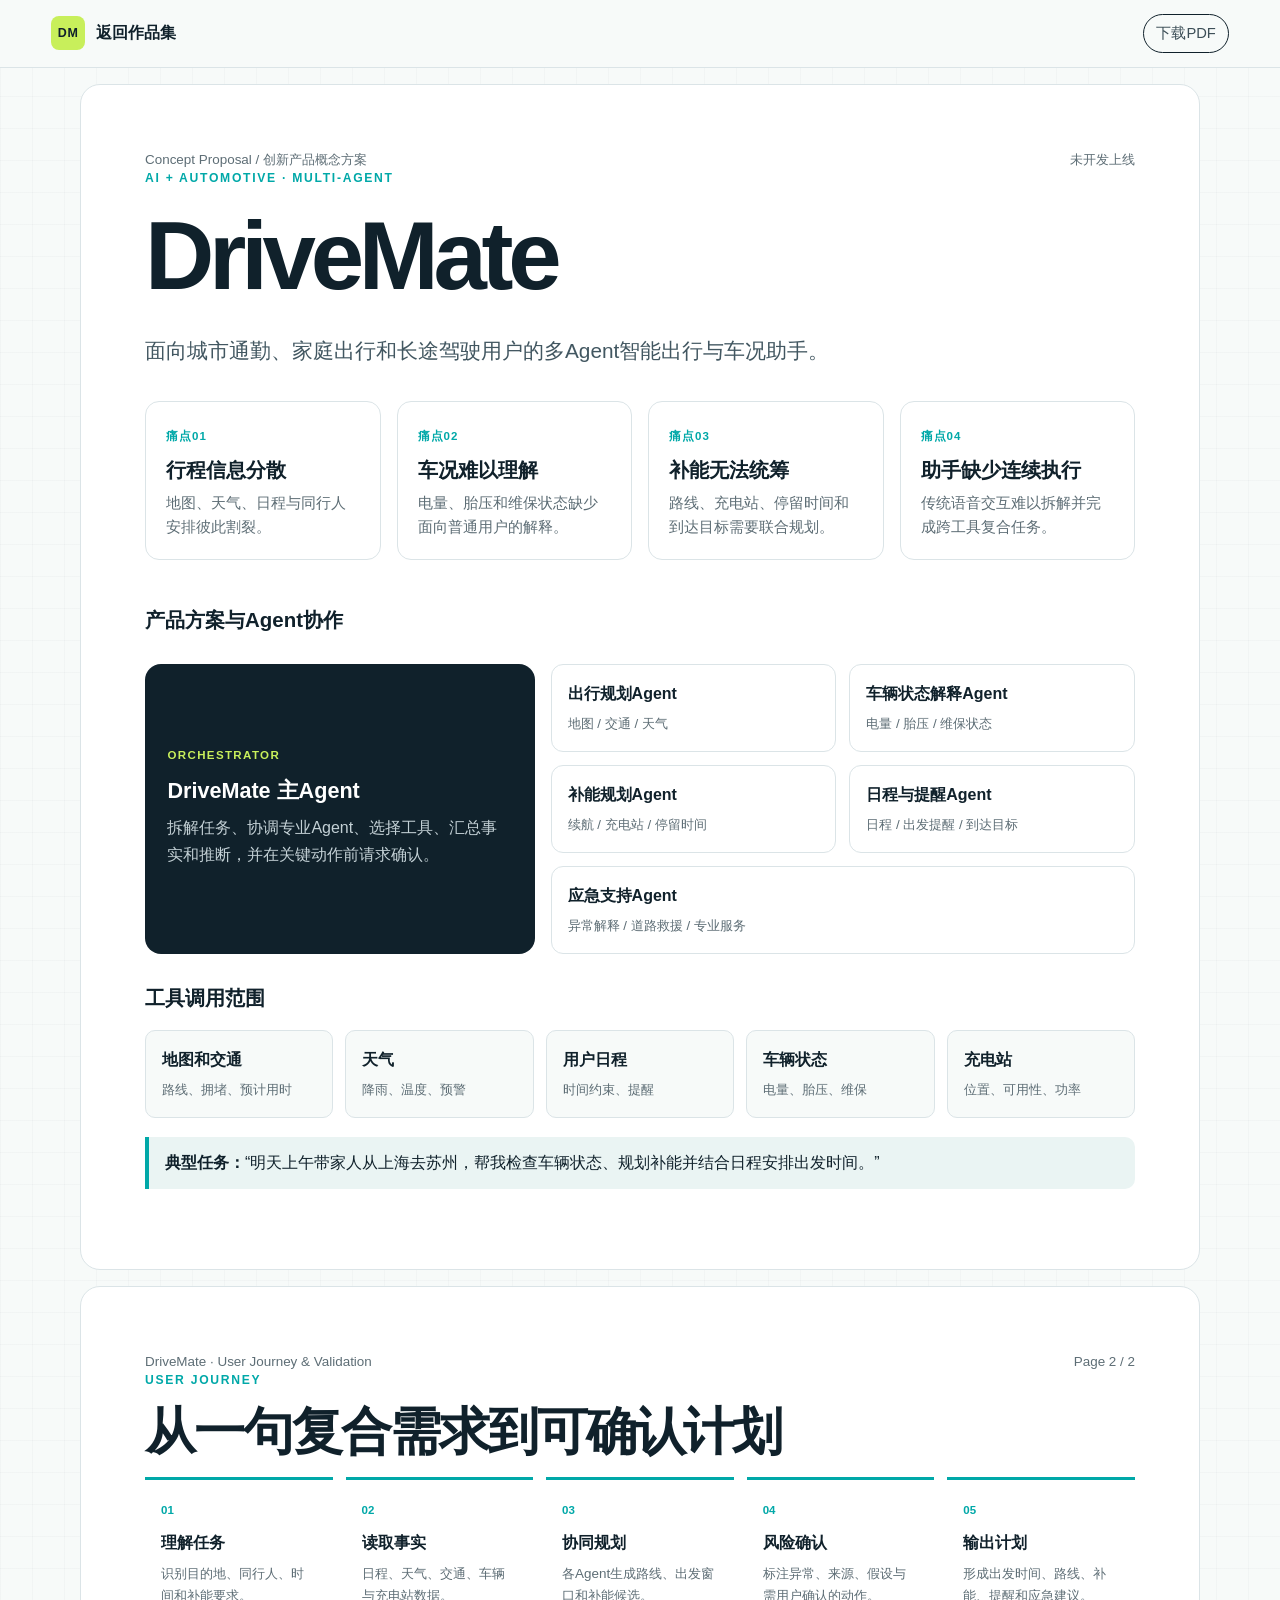
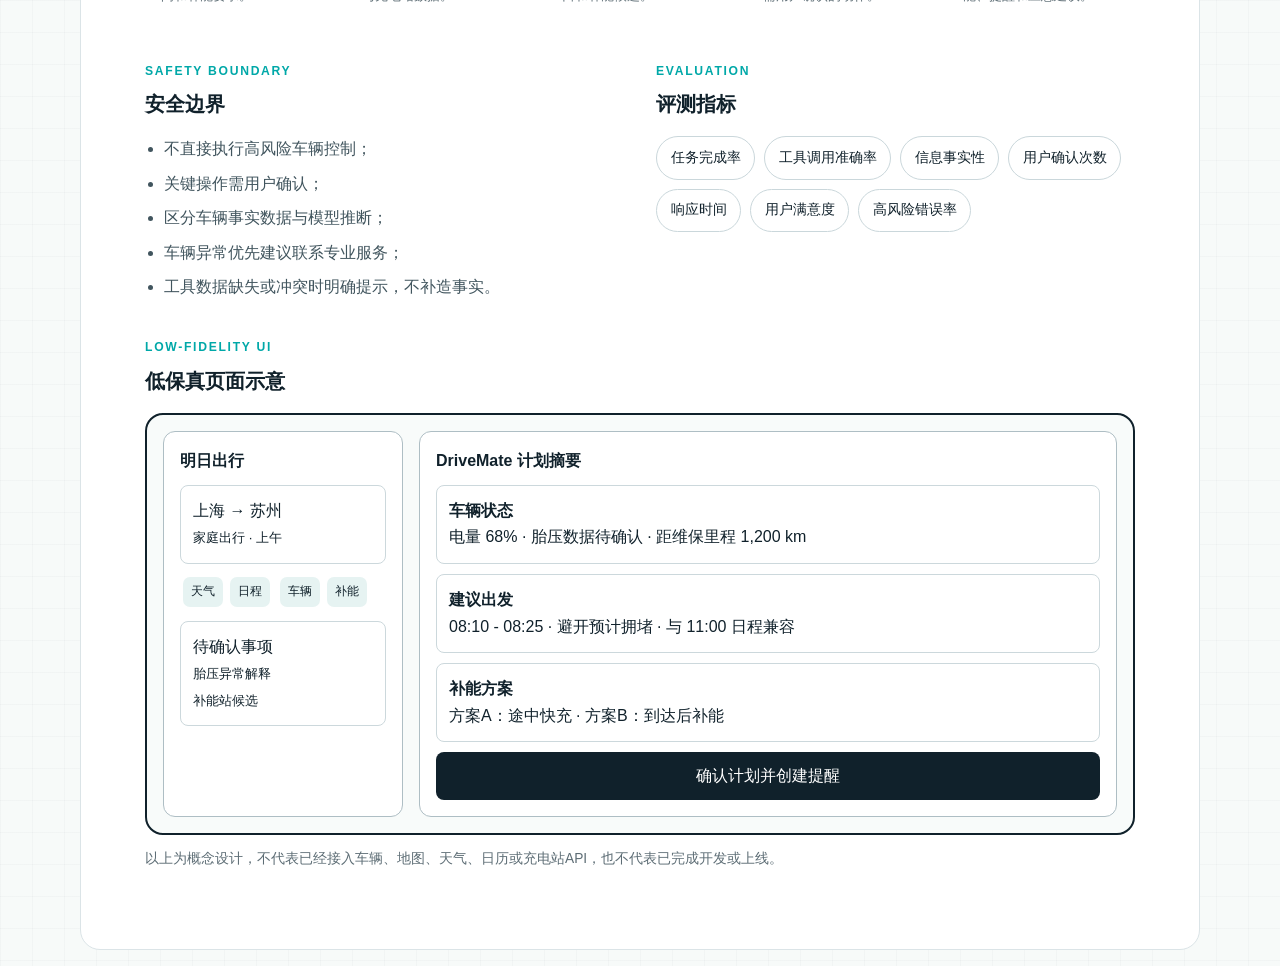
==== drivemate.html @ c57fd3f2 "feat: build AI product portfolio" ====
<!doctype html>
<html lang="zh-CN">
<head>
  <meta charset="utf-8">
  <meta name="viewport" content="width=device-width, initial-scale=1">
  <title>DriveMate｜Concept Proposal</title>
  <link rel="stylesheet" href="styles.css">
  <style>
    .concept-page{width:min(1120px,calc(100% - 2rem));min-height:calc(100vh - 2rem);margin:1rem auto;padding:clamp(2rem,5vw,4rem);background:#fff;border:1px solid var(--line);border-radius:20px}
    .concept-page h1{font-size:clamp(3rem,8vw,6rem);margin:.6rem 0}
    .concept-page h2{font-size:clamp(2rem,4vw,3.4rem)}
    .concept-meta{display:flex;justify-content:space-between;gap:1rem;color:var(--muted);font-size:.84rem}
    .tool-grid,.wire-grid{display:grid;grid-template-columns:repeat(5,minmax(0,1fr));gap:.75rem;margin:1.2rem 0}
    .tool-grid div{padding:1rem;border:1px solid var(--line);border-radius:10px;background:var(--paper)}
    .tool-grid b,.tool-grid small{display:block}.tool-grid small{color:var(--muted);margin-top:.35rem}
    .wireframe{display:grid;grid-template-columns:240px 1fr;gap:1rem;padding:1rem;border:2px solid var(--ink);border-radius:18px;background:#f8fbfa}
    .wire-side,.wire-main{border:1px solid #aebec4;border-radius:12px;padding:1rem;background:#fff}
    .wire-chip{display:inline-block;margin:.2rem;padding:.32rem .5rem;background:#e6f3f2;border-radius:7px;font-size:.75rem}
    .wire-card{margin:.65rem 0;padding:.75rem;border:1px solid #ccd8dc;border-radius:8px}
    .wire-button{padding:.65rem;text-align:center;background:var(--ink);color:#fff;border-radius:8px}
    @media(max-width:760px){.tool-grid{grid-template-columns:1fr 1fr}.wireframe{grid-template-columns:1fr}.concept-page{border-radius:0;margin:0;width:100%}}
    @media print{
      @page{size:A4;margin:0}
      body{background:#fff}
      .concept-page{width:210mm;height:297mm;min-height:0;margin:0;padding:14mm;border:0;border-radius:0;break-after:page;overflow:hidden}
      .concept-page:last-child{break-after:auto}
      .site-header{display:none}
      .problem-value-grid{margin:7mm 0}.agent-architecture{margin:6mm 0}.journey{gap:3mm}
      h1{font-size:32pt!important}h2{font-size:24pt!important}
    }
  </style>
</head>
<body>
  <header class="site-header">
    <a class="brand" href="index.html"><span class="brand-mark">DM</span><span>返回作品集</span></a>
    <nav><a href="assets/DriveMate-Concept-Proposal.pdf" class="nav-cta">下载PDF</a></nav>
  </header>

  <article class="concept-page">
    <div class="concept-meta"><span>Concept Proposal / 创新产品概念方案</span><span>未开发上线</span></div>
    <p class="eyebrow">AI + AUTOMOTIVE · MULTI-AGENT</p>
    <h1>DriveMate</h1>
    <p class="lead">面向城市通勤、家庭出行和长途驾驶用户的多Agent智能出行与车况助手。</p>
    <div class="problem-value-grid four">
      <article><span>痛点01</span><h3>行程信息分散</h3><p>地图、天气、日程与同行人安排彼此割裂。</p></article>
      <article><span>痛点02</span><h3>车况难以理解</h3><p>电量、胎压和维保状态缺少面向普通用户的解释。</p></article>
      <article><span>痛点03</span><h3>补能无法统筹</h3><p>路线、充电站、停留时间和到达目标需要联合规划。</p></article>
      <article><span>痛点04</span><h3>助手缺少连续执行</h3><p>传统语音交互难以拆解并完成跨工具复合任务。</p></article>
    </div>
    <h3>产品方案与Agent协作</h3>
    <div class="agent-architecture">
      <div class="main-agent"><span>ORCHESTRATOR</span><strong>DriveMate 主Agent</strong><p>拆解任务、协调专业Agent、选择工具、汇总事实和推断，并在关键动作前请求确认。</p></div>
      <div class="agent-grid">
        <div><b>出行规划Agent</b><small>地图 / 交通 / 天气</small></div>
        <div><b>车辆状态解释Agent</b><small>电量 / 胎压 / 维保状态</small></div>
        <div><b>补能规划Agent</b><small>续航 / 充电站 / 停留时间</small></div>
        <div><b>日程与提醒Agent</b><small>日程 / 出发提醒 / 到达目标</small></div>
        <div><b>应急支持Agent</b><small>异常解释 / 道路救援 / 专业服务</small></div>
      </div>
    </div>
    <h3>工具调用范围</h3>
    <div class="tool-grid">
      <div><b>地图和交通</b><small>路线、拥堵、预计用时</small></div>
      <div><b>天气</b><small>降雨、温度、预警</small></div>
      <div><b>用户日程</b><small>时间约束、提醒</small></div>
      <div><b>车辆状态</b><small>电量、胎压、维保</small></div>
      <div><b>充电站</b><small>位置、可用性、功率</small></div>
    </div>
    <p class="boundary-note"><b>典型任务：</b>“明天上午带家人从上海去苏州，帮我检查车辆状态、规划补能并结合日程安排出发时间。”</p>
  </article>

  <article class="concept-page">
    <div class="concept-meta"><span>DriveMate · User Journey & Validation</span><span>Page 2 / 2</span></div>
    <p class="eyebrow">USER JOURNEY</p>
    <h2>从一句复合需求到可确认计划</h2>
    <div class="journey">
      <div><span>01</span><b>理解任务</b><p>识别目的地、同行人、时间和补能要求。</p></div>
      <div><span>02</span><b>读取事实</b><p>日程、天气、交通、车辆与充电站数据。</p></div>
      <div><span>03</span><b>协同规划</b><p>各Agent生成路线、出发窗口和补能候选。</p></div>
      <div><span>04</span><b>风险确认</b><p>标注异常、来源、假设与需用户确认的动作。</p></div>
      <div><span>05</span><b>输出计划</b><p>形成出发时间、路线、补能、提醒和应急建议。</p></div>
    </div>
    <div class="safety-metrics">
      <div>
        <p class="eyebrow">SAFETY BOUNDARY</p>
        <h3>安全边界</h3>
        <ul class="feature-list">
          <li>不直接执行高风险车辆控制；</li>
          <li>关键操作需用户确认；</li>
          <li>区分车辆事实数据与模型推断；</li>
          <li>车辆异常优先建议联系专业服务；</li>
          <li>工具数据缺失或冲突时明确提示，不补造事实。</li>
        </ul>
      </div>
      <div>
        <p class="eyebrow">EVALUATION</p>
        <h3>评测指标</h3>
        <div class="metric-cloud">
          <span>任务完成率</span><span>工具调用准确率</span><span>信息事实性</span>
          <span>用户确认次数</span><span>响应时间</span><span>用户满意度</span><span>高风险错误率</span>
        </div>
      </div>
    </div>
    <p class="eyebrow" style="margin-top:2rem">LOW-FIDELITY UI</p>
    <h3>低保真页面示意</h3>
    <div class="wireframe" aria-label="DriveMate低保真页面">
      <aside class="wire-side">
        <b>明日出行</b>
        <div class="wire-card">上海 → 苏州<br><small>家庭出行 · 上午</small></div>
        <span class="wire-chip">天气</span><span class="wire-chip">日程</span>
        <span class="wire-chip">车辆</span><span class="wire-chip">补能</span>
        <div class="wire-card">待确认事项<br><small>胎压异常解释<br>补能站候选</small></div>
      </aside>
      <section class="wire-main">
        <b>DriveMate 计划摘要</b>
        <div class="wire-card"><b>车辆状态</b><br>电量 68% · 胎压数据待确认 · 距维保里程 1,200 km</div>
        <div class="wire-card"><b>建议出发</b><br>08:10 - 08:25 · 避开预计拥堵 · 与 11:00 日程兼容</div>
        <div class="wire-card"><b>补能方案</b><br>方案A：途中快充 · 方案B：到达后补能</div>
        <div class="wire-button">确认计划并创建提醒</div>
      </section>
    </div>
    <p class="evidence-note">以上为概念设计，不代表已经接入车辆、地图、天气、日历或充电站API，也不代表已完成开发或上线。</p>
  </article>
</body>
</html>
---- styles.css ----
:root {
  --ink: #10212b;
  --muted: #5d6d75;
  --line: #dbe4e7;
  --paper: #f7faf9;
  --white: #ffffff;
  --cyan: #00a8a8;
  --blue: #175c73;
  --lime: #c8ef5b;
  --warm: #f2f6e9;
  --shadow: 0 18px 48px rgba(16, 33, 43, .08);
}

* { box-sizing: border-box; }
html { scroll-behavior: smooth; }
body {
  margin: 0;
  color: var(--ink);
  background:
    linear-gradient(rgba(16,33,43,.025) 1px, transparent 1px),
    linear-gradient(90deg, rgba(16,33,43,.025) 1px, transparent 1px),
    var(--paper);
  background-size: 32px 32px;
  font-family: "Microsoft YaHei", "PingFang SC", "Noto Sans CJK SC", Arial, sans-serif;
  line-height: 1.65;
}
a { color: inherit; }
img { display: block; max-width: 100%; }
.skip-link {
  position: fixed; left: 1rem; top: -4rem; z-index: 100;
  padding: .6rem .9rem; background: var(--ink); color: #fff;
}
.skip-link:focus { top: 1rem; }
.site-header {
  position: sticky; top: 0; z-index: 50;
  display: flex; align-items: center; justify-content: space-between;
  padding: .85rem clamp(1rem, 4vw, 4rem);
  background: rgba(247, 250, 249, .94);
  border-bottom: 1px solid var(--line);
  backdrop-filter: blur(12px);
}
.brand { display: flex; gap: .7rem; align-items: center; text-decoration: none; font-weight: 750; }
.brand-mark {
  display: grid; place-items: center; width: 34px; height: 34px;
  color: var(--ink); background: var(--lime); border-radius: 8px;
  font: 800 .78rem/1 Arial, sans-serif; letter-spacing: .05em;
}
nav { display: flex; align-items: center; gap: 1.3rem; }
nav a { text-decoration: none; color: #3d4f58; font-size: .92rem; }
nav a:hover, nav a:focus-visible { color: var(--cyan); }
.nav-cta { padding: .42rem .75rem; border: 1px solid var(--ink); border-radius: 999px; }
.section {
  width: min(1180px, calc(100% - 2rem));
  margin: 0 auto;
  padding: clamp(4.5rem, 8vw, 7.5rem) 0;
}
.section.compact { padding-top: 1rem; }
.hero {
  min-height: 78vh; display: grid; grid-template-columns: 1.18fr .82fr;
  align-items: center; gap: clamp(2rem, 6vw, 6rem);
}
.eyebrow {
  margin: 0 0 .8rem; color: var(--cyan);
  font: 780 .76rem/1.3 Arial, sans-serif; letter-spacing: .14em;
}
h1, h2, h3, h4 { line-height: 1.16; margin-top: 0; }
h1 { font-size: clamp(3.2rem, 7vw, 6.4rem); margin-bottom: 1.5rem; letter-spacing: -.055em; }
h1 span { color: var(--blue); font-size: .46em; letter-spacing: -.02em; }
h2 { font-size: clamp(2.4rem, 5vw, 4.7rem); letter-spacing: -.04em; margin-bottom: 1rem; }
h3 { font-size: 1.28rem; }
.lead { max-width: 740px; color: #425761; font-size: clamp(1.05rem, 1.8vw, 1.3rem); line-height: 1.8; }
.hero-actions { display: flex; flex-wrap: wrap; gap: .8rem; margin: 2rem 0 1.2rem; }
.button {
  display: inline-flex; align-items: center; min-height: 46px; padding: .65rem 1.1rem;
  border-radius: 10px; text-decoration: none; font-weight: 700;
}
.button.primary { background: var(--ink); color: #fff; border: 1px solid var(--ink); }
.button.secondary { border: 1px solid #93a5ad; background: rgba(255,255,255,.7); }
.button:hover, .button:focus-visible { outline: 3px solid rgba(0,168,168,.18); }
.evidence-note { color: var(--muted); font-size: .86rem; }
.hero-panel {
  position: relative; overflow: hidden; padding: 1.25rem;
  border: 1px solid #cbd8dc; border-radius: 22px; background: rgba(255,255,255,.8);
  box-shadow: var(--shadow);
}
.hero-panel::before {
  content: ""; position: absolute; width: 260px; height: 260px; right: -120px; top: -140px;
  border: 46px solid rgba(0,168,168,.12); border-radius: 50%;
}
.radar-line {
  position: relative; display: grid; grid-template-columns: 88px 1fr auto;
  align-items: center; gap: .7rem; padding: 1rem .2rem; border-bottom: 1px solid var(--line);
}
.radar-line span { color: var(--muted); font: 720 .7rem/1 Arial, sans-serif; letter-spacing: .12em; }
.radar-line i { height: 2px; background: linear-gradient(90deg, var(--cyan), rgba(0,168,168,.08)); }
.radar-line b { font-size: .92rem; }
.signal-card { margin-top: 1.2rem; padding: 1.2rem; background: var(--ink); color: #fff; border-radius: 14px; }
.signal-card span { color: var(--lime); font: 760 .72rem Arial, sans-serif; letter-spacing: .12em; }
.signal-card strong, .signal-card small { display: block; }
.signal-card strong { margin: .55rem 0 .25rem; font-size: 1.08rem; }
.signal-card small { color: #b8c6cc; }
.section-heading { margin-bottom: 2rem; }
.section-heading p:last-child { color: var(--muted); }
.chip-grid { display: flex; flex-wrap: wrap; gap: .75rem; }
.chip-grid span, .bad-cases span, .metric-cloud span {
  padding: .55rem .85rem; border: 1px solid #cad7db; border-radius: 999px;
  background: rgba(255,255,255,.75); font-size: .9rem;
}
.project { border-top: 1px solid #bfcdd1; }
.project-index { color: #71828a; font: 760 .74rem Arial, sans-serif; letter-spacing: .13em; margin-bottom: 2rem; }
.project-header {
  display: flex; align-items: flex-end; justify-content: space-between;
  gap: 2rem; margin-bottom: 2.2rem;
}
.project-tagline { max-width: 760px; margin: 0; color: #455a64; font-size: 1.1rem; }
.project-links { display: flex; flex-direction: column; align-items: flex-end; gap: .5rem; min-width: 210px; }
.project-links a { color: var(--blue); font-weight: 700; text-underline-offset: 4px; }
.problem-value-grid {
  display: grid; grid-template-columns: repeat(3, minmax(0, 1fr)); gap: 1rem;
  margin: 2rem 0 3rem;
}
.problem-value-grid.four { grid-template-columns: repeat(4, minmax(0, 1fr)); }
.problem-value-grid article {
  padding: 1.25rem; border: 1px solid var(--line); border-radius: 14px;
  background: rgba(255,255,255,.76);
}
.problem-value-grid article span, .mini-label {
  color: var(--cyan); font: 760 .72rem Arial, sans-serif; letter-spacing: .09em;
}
.problem-value-grid article h3 { margin: .6rem 0 .55rem; }
.problem-value-grid article p { margin: 0; color: var(--muted); font-size: .92rem; }
.visual-and-copy {
  display: grid; grid-template-columns: 1.12fr .88fr; gap: clamp(1.5rem, 4vw, 3rem);
  align-items: center; margin: 2.5rem 0 3rem;
}
.visual-and-copy.reverse { grid-template-columns: .9fr 1.1fr; }
.screenshot-card {
  margin: 0; padding: .65rem; border: 1px solid #cbd8dc; background: #fff;
  border-radius: 15px; box-shadow: var(--shadow);
}
.screenshot-card img { border-radius: 9px; width: 100%; }
.screenshot-card figcaption { padding: .65rem .35rem .1rem; color: var(--muted); font-size: .8rem; }
.feature-list { margin: 0; padding-left: 1.2rem; color: #41555e; }
.feature-list li { margin: .5rem 0; }
.facts { display: flex; flex-wrap: wrap; gap: .65rem; margin-top: 1.4rem; }
.facts span { padding: .7rem .8rem; background: var(--warm); border: 1px solid #dce7bd; border-radius: 9px; font-size: .82rem; }
.facts b { margin-right: .35rem; color: var(--blue); font-size: 1.05rem; }
.subheading { margin: 3rem 0 1.2rem; }
.flow {
  display: flex; flex-wrap: wrap; gap: .55rem; align-items: center;
  padding: 1.1rem; border: 1px solid var(--line); background: #fff; border-radius: 14px;
}
.flow span { padding: .52rem .72rem; background: #edf6f5; border-radius: 8px; font-size: .86rem; font-weight: 700; }
.flow i { color: var(--cyan); font-style: normal; }
.boundary-grid, .iteration-grid {
  display: grid; grid-template-columns: repeat(3, minmax(0, 1fr)); gap: 1rem; margin-top: 1rem;
}
.boundary-grid > div, .iteration-grid > div {
  padding: 1.15rem; border: 1px solid var(--line); border-radius: 12px; background: rgba(255,255,255,.7);
}
.boundary-grid h4 { margin: .55rem 0 .35rem; }
.boundary-grid p, .iteration-grid p { margin: 0; color: var(--muted); font-size: .9rem; }
.evaluation-panel {
  margin-top: 1.5rem; padding: 1.4rem; border-radius: 15px;
  background: var(--ink); color: #fff;
}
.evaluation-panel > p { color: #c5d2d7; }
.bad-cases, .metric-cloud { display: flex; flex-wrap: wrap; gap: .55rem; }
.bad-cases span { color: #dce7ea; border-color: #465c65; background: #20343e; }
.boundary-note { padding: .8rem 1rem; border-left: 4px solid var(--cyan); background: #eaf4f3; border-radius: 0 10px 10px 0; }
.iteration-grid { grid-template-columns: repeat(4, minmax(0, 1fr)); }
.iteration-grid b { color: var(--blue); }
.concept-label {
  display: inline-flex; margin-bottom: 1.2rem; padding: .4rem .7rem;
  color: #6a4d00; background: #fff1b8; border: 1px solid #ebd16e; border-radius: 999px; font-size: .82rem;
}
.agent-architecture { display: grid; grid-template-columns: .8fr 1.2fr; gap: 1rem; margin: 2rem 0; }
.main-agent {
  display: flex; flex-direction: column; justify-content: center;
  padding: 1.4rem; border-radius: 16px; background: var(--ink); color: #fff;
}
.main-agent span { color: var(--lime); font: 760 .72rem Arial, sans-serif; letter-spacing: .12em; }
.main-agent strong { margin: .75rem 0 .4rem; font-size: 1.35rem; }
.main-agent p { margin: 0; color: #c3d0d5; }
.agent-grid { display: grid; grid-template-columns: repeat(2, minmax(0, 1fr)); gap: .8rem; }
.agent-grid div {
  padding: 1rem; border: 1px solid var(--line); border-radius: 12px; background: #fff;
}
.agent-grid b, .agent-grid small { display: block; }
.agent-grid small { margin-top: .35rem; color: var(--muted); }
.agent-grid div:last-child { grid-column: 1 / -1; }
.journey, .method-flow { display: grid; grid-template-columns: repeat(5, minmax(0, 1fr)); gap: .8rem; }
.journey div, .method-flow div {
  position: relative; padding: 1rem; border-top: 3px solid var(--cyan); background: #fff;
}
.journey span, .method-flow span { color: var(--cyan); font: 760 .72rem Arial, sans-serif; }
.journey b, .method-flow b { display: block; margin: .45rem 0; }
.journey p, .method-flow p { margin: 0; color: var(--muted); font-size: .84rem; }
.safety-metrics { display: grid; grid-template-columns: 1fr 1fr; gap: 2rem; margin-top: 2.5rem; }
.method { border-top: 1px solid #bfcdd1; }
.method-flow { grid-template-columns: repeat(7, minmax(0, 1fr)); }
.contact {
  display: grid; grid-template-columns: .9fr 1.1fr; gap: 3rem;
  border-top: 1px solid #bfcdd1;
}
.contact-links { display: grid; gap: .6rem; }
.contact-links a {
  display: flex; align-items: center; justify-content: space-between; gap: 1rem;
  padding: .9rem 1rem; border: 1px solid var(--line); border-radius: 10px;
  background: rgba(255,255,255,.76); text-decoration: none;
}
.contact-links a:hover, .contact-links a:focus-visible { border-color: var(--cyan); }
.contact-links span { color: var(--muted); font-size: .85rem; }
.contact-links b { text-align: right; font-size: .88rem; }
.contact-note { grid-column: 2; margin: -2.4rem 0 0; color: var(--muted); font-size: .8rem; }
footer {
  display: flex; justify-content: space-between; gap: 1rem;
  padding: 1.3rem clamp(1rem, 4vw, 4rem); border-top: 1px solid var(--line);
  color: var(--muted); font-size: .78rem;
}

@media (max-width: 980px) {
  .hero, .visual-and-copy, .visual-and-copy.reverse, .contact, .agent-architecture, .safety-metrics {
    grid-template-columns: 1fr;
  }
  .problem-value-grid.four, .iteration-grid { grid-template-columns: repeat(2, minmax(0, 1fr)); }
  .method-flow { grid-template-columns: repeat(4, minmax(0, 1fr)); }
  .contact-note { grid-column: 1; margin: -2rem 0 0; }
}
@media (max-width: 720px) {
  .site-header { align-items: flex-start; }
  nav { gap: .7rem; flex-wrap: wrap; justify-content: flex-end; }
  nav a:not(.nav-cta) { display: none; }
  .hero { min-height: auto; padding-top: 4.5rem; }
  h1 { font-size: clamp(3rem, 17vw, 5rem); }
  .project-header { align-items: flex-start; flex-direction: column; }
  .project-links { align-items: flex-start; }
  .problem-value-grid, .problem-value-grid.four, .boundary-grid, .iteration-grid,
  .journey, .method-flow { grid-template-columns: 1fr; }
  .agent-grid { grid-template-columns: 1fr; }
  .agent-grid div:last-child { grid-column: auto; }
  .flow i { display: none; }
  .flow span { width: 100%; }
  footer { flex-direction: column; }
}
@media (prefers-reduced-motion: reduce) {
  html { scroll-behavior: auto; }
}
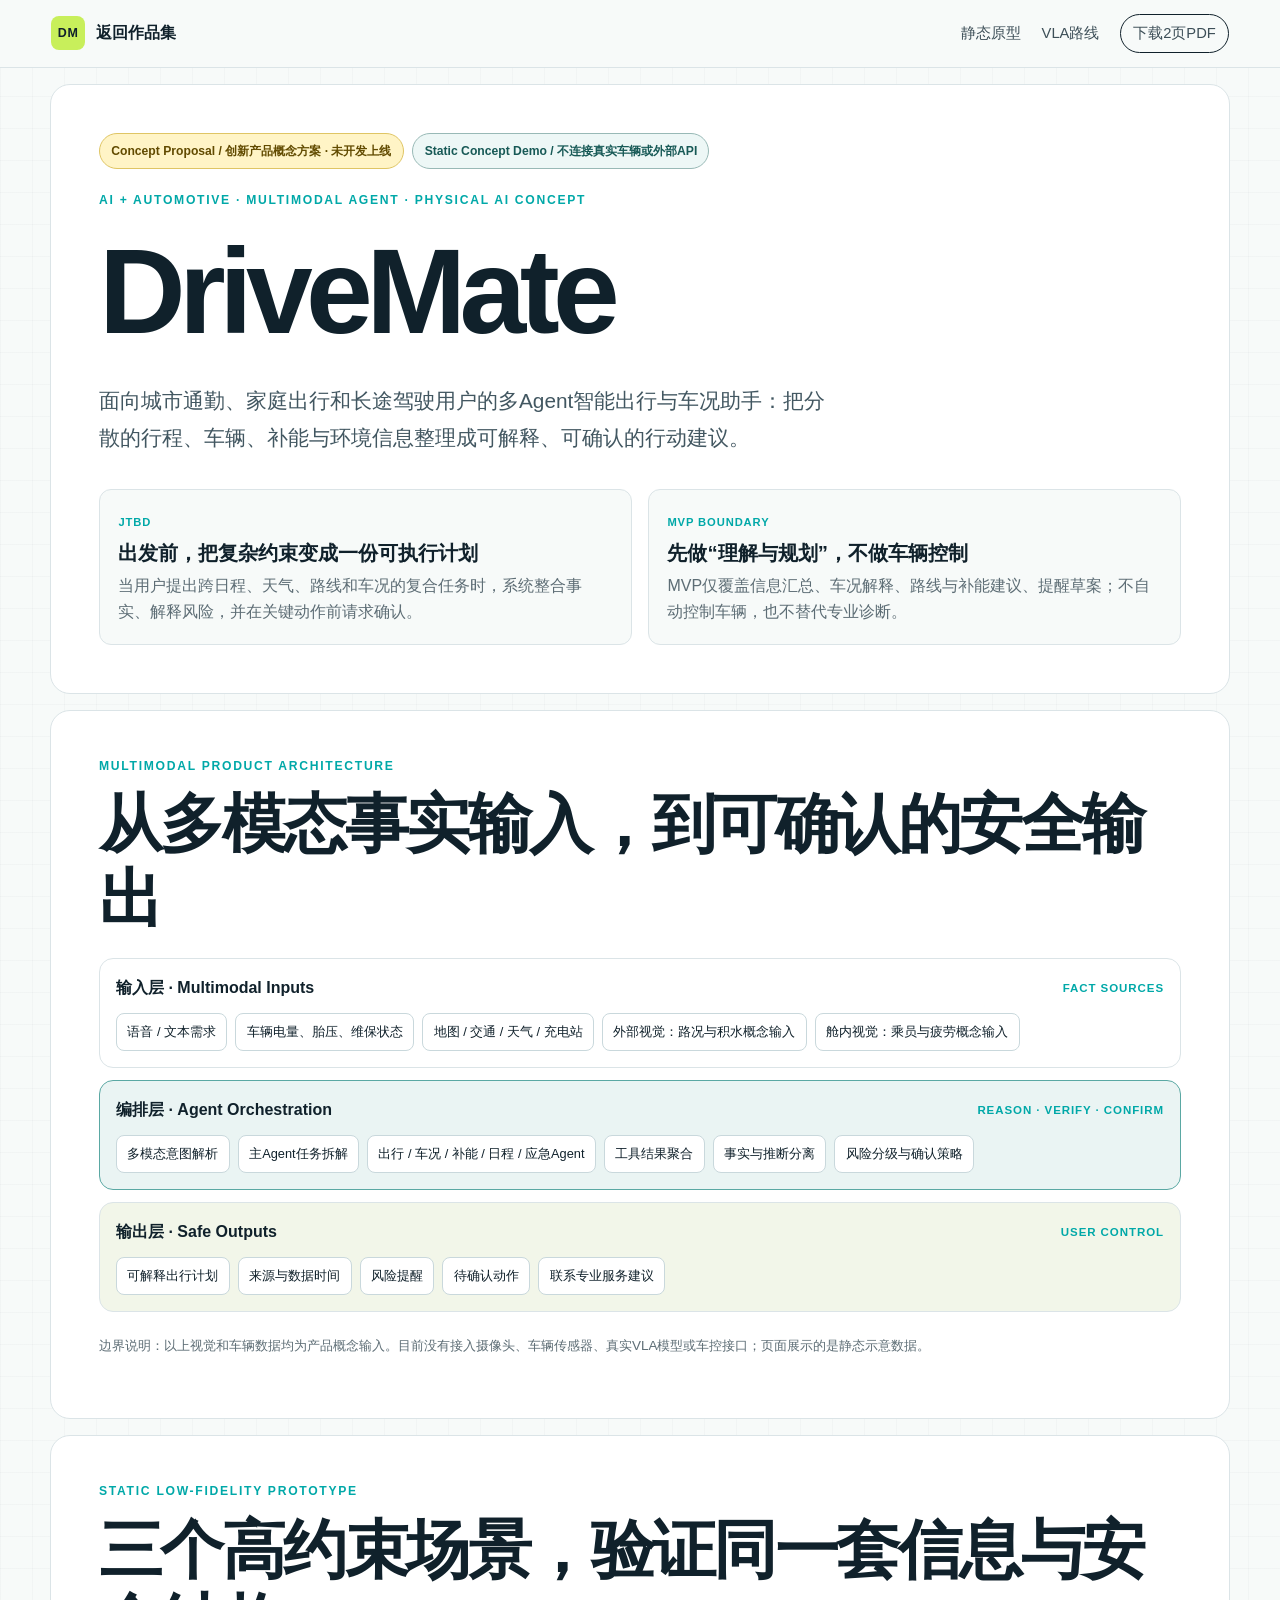
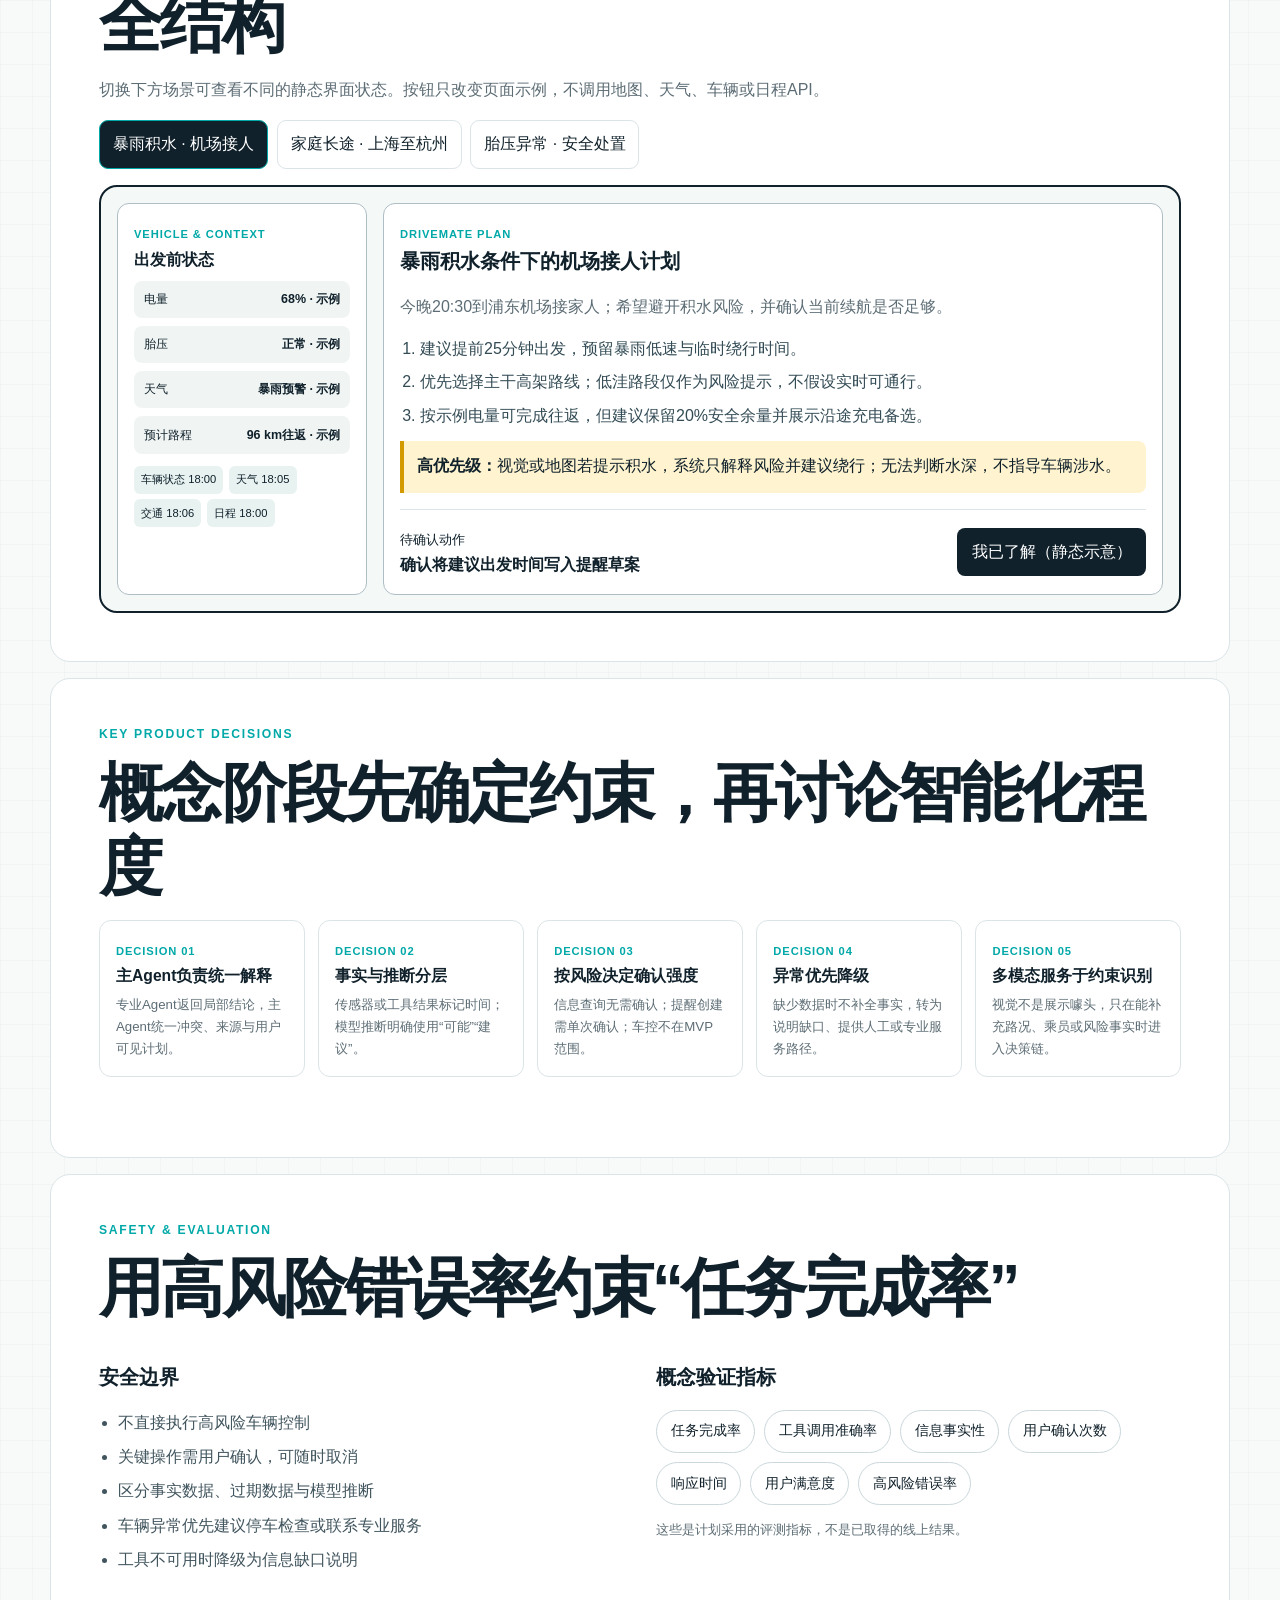
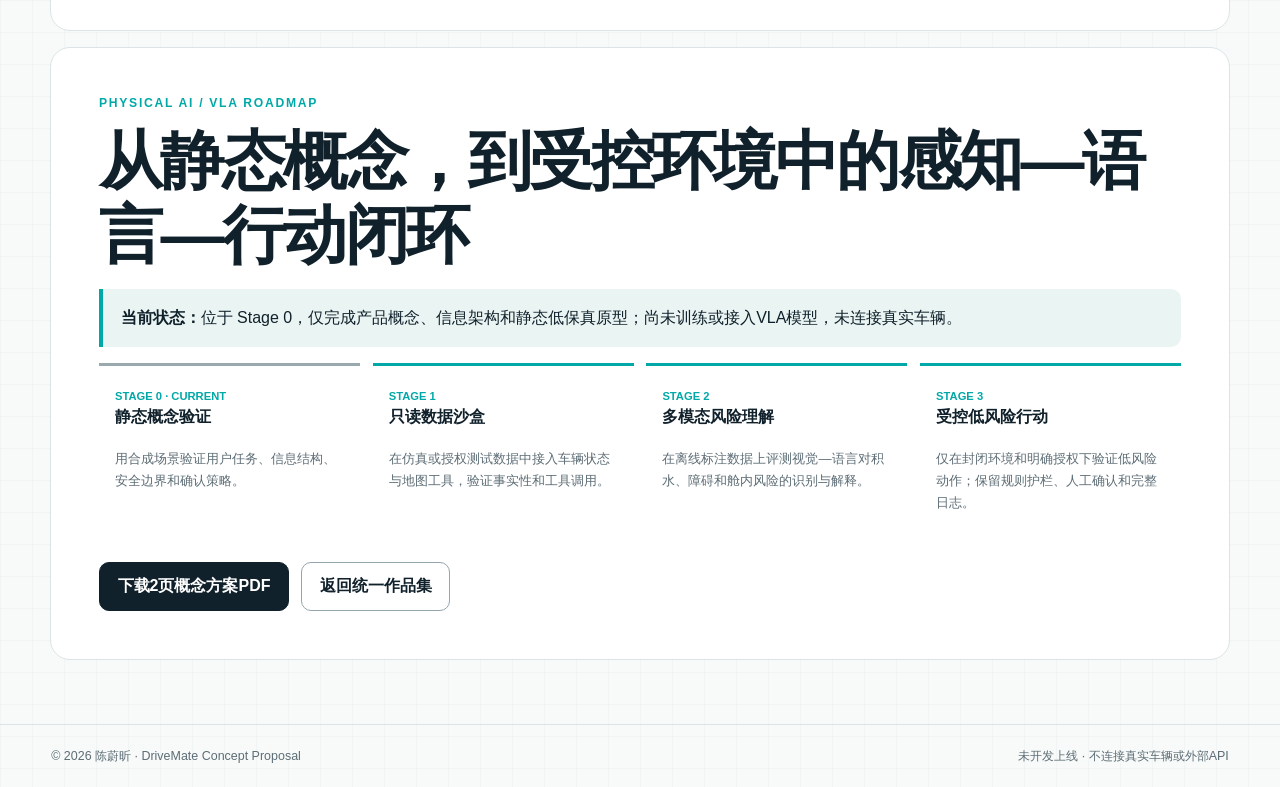
==== commit be7d58a0: "feat: strengthen portfolio evidence and automotive AI concept" ====
--- a/drivemate.html
+++ b/drivemate.html
@@ -3,123 +3,206 @@
 <head>
   <meta charset="utf-8">
   <meta name="viewport" content="width=device-width, initial-scale=1">
-  <title>DriveMate｜Concept Proposal</title>
+  <meta name="description" content="DriveMate：面向车主的多Agent智能出行与车况助手创新产品概念方案。未开发上线，不连接真实车辆或外部API。">
+  <title>DriveMate｜AI+汽车创新产品概念方案</title>
   <link rel="stylesheet" href="styles.css">
   <style>
-    .concept-page{width:min(1120px,calc(100% - 2rem));min-height:calc(100vh - 2rem);margin:1rem auto;padding:clamp(2rem,5vw,4rem);background:#fff;border:1px solid var(--line);border-radius:20px}
-    .concept-page h1{font-size:clamp(3rem,8vw,6rem);margin:.6rem 0}
-    .concept-page h2{font-size:clamp(2rem,4vw,3.4rem)}
-    .concept-meta{display:flex;justify-content:space-between;gap:1rem;color:var(--muted);font-size:.84rem}
-    .tool-grid,.wire-grid{display:grid;grid-template-columns:repeat(5,minmax(0,1fr));gap:.75rem;margin:1.2rem 0}
-    .tool-grid div{padding:1rem;border:1px solid var(--line);border-radius:10px;background:var(--paper)}
-    .tool-grid b,.tool-grid small{display:block}.tool-grid small{color:var(--muted);margin-top:.35rem}
-    .wireframe{display:grid;grid-template-columns:240px 1fr;gap:1rem;padding:1rem;border:2px solid var(--ink);border-radius:18px;background:#f8fbfa}
-    .wire-side,.wire-main{border:1px solid #aebec4;border-radius:12px;padding:1rem;background:#fff}
-    .wire-chip{display:inline-block;margin:.2rem;padding:.32rem .5rem;background:#e6f3f2;border-radius:7px;font-size:.75rem}
-    .wire-card{margin:.65rem 0;padding:.75rem;border:1px solid #ccd8dc;border-radius:8px}
-    .wire-button{padding:.65rem;text-align:center;background:var(--ink);color:#fff;border-radius:8px}
-    @media(max-width:760px){.tool-grid{grid-template-columns:1fr 1fr}.wireframe{grid-template-columns:1fr}.concept-page{border-radius:0;margin:0;width:100%}}
-    @media print{
-      @page{size:A4;margin:0}
-      body{background:#fff}
-      .concept-page{width:210mm;height:297mm;min-height:0;margin:0;padding:14mm;border:0;border-radius:0;break-after:page;overflow:hidden}
-      .concept-page:last-child{break-after:auto}
-      .site-header{display:none}
-      .problem-value-grid{margin:7mm 0}.agent-architecture{margin:6mm 0}.journey{gap:3mm}
-      h1{font-size:32pt!important}h2{font-size:24pt!important}
-    }
+    .concept-shell{width:min(1180px,calc(100% - 2rem));margin:1rem auto 4rem}
+    .concept-hero,.concept-block{padding:clamp(1.3rem,4vw,3rem);border:1px solid var(--line);background:#fff;border-radius:20px;margin-bottom:1rem}
+    .concept-banners{display:flex;flex-wrap:wrap;gap:.55rem;margin-bottom:1.5rem}
+    .concept-banner{padding:.45rem .7rem;border:1px solid #dfc564;border-radius:999px;background:#fff4c6;color:#624b00;font-size:.76rem;font-weight:750}
+    .concept-banner.neutral{border-color:#98b9b6;background:#edf7f6;color:#175956}
+    .concept-hero h1{font-size:clamp(3.6rem,10vw,7.5rem);margin:.4rem 0}
+    .concept-summary{display:grid;grid-template-columns:1fr 1fr;gap:1rem;margin-top:2rem}
+    .concept-summary article{padding:1.15rem;border:1px solid var(--line);border-radius:12px;background:var(--paper)}
+    .concept-summary h3{margin:.2rem 0 .5rem}.concept-summary p{margin:0;color:var(--muted)}
+    .layer-stack{display:grid;gap:.75rem;margin:1.4rem 0}
+    .layer{padding:1rem;border:1px solid var(--line);border-radius:14px;background:#fff}
+    .layer.core{border-color:#5aa8a3;background:#eaf4f3}
+    .layer.output{background:var(--warm)}
+    .layer-head{display:flex;justify-content:space-between;gap:1rem;align-items:center;margin-bottom:.7rem}
+    .layer-head span{color:var(--cyan);font:760 .72rem Arial,sans-serif;letter-spacing:.08em}
+    .node-row{display:flex;flex-wrap:wrap;gap:.5rem}
+    .node-row span{padding:.48rem .65rem;border:1px solid #c9d8dc;border-radius:8px;background:#fff;font-size:.8rem}
+    .architecture-note{color:var(--muted);font-size:.84rem}
+    .scenario-tabs{display:flex;gap:.55rem;flex-wrap:wrap;margin:1rem 0}
+    .scenario-tab{padding:.65rem .8rem;border:1px solid var(--line);border-radius:9px;background:#fff;color:var(--ink);cursor:pointer}
+    .scenario-tab[aria-pressed="true"]{border-color:var(--cyan);background:var(--ink);color:#fff}
+    .prototype{display:grid;grid-template-columns:250px 1fr;gap:1rem;padding:1rem;border:2px solid var(--ink);border-radius:18px;background:#f4f8f7}
+    .proto-side,.proto-main{padding:1rem;border:1px solid #aebec4;border-radius:12px;background:#fff}
+    .proto-side h4,.proto-main h4{margin:.1rem 0 .7rem}
+    .state-list{display:grid;gap:.5rem}
+    .state-row{display:flex;justify-content:space-between;gap:.6rem;padding:.52rem .6rem;border-radius:8px;background:#f0f5f4;font-size:.78rem}
+    .state-row b{text-align:right}
+    .source-list{display:flex;flex-wrap:wrap;gap:.35rem;margin:.75rem 0}
+    .source-list span{padding:.3rem .45rem;border-radius:6px;background:#e7f2f1;font-size:.7rem}
+    .plan-list{margin:.7rem 0;padding-left:1.25rem;color:#334b55}
+    .plan-list li{margin:.45rem 0}
+    .risk-card{padding:.8rem;border-left:4px solid #d39a00;background:#fff4cf;border-radius:0 8px 8px 0}
+    .confirm-zone{display:flex;justify-content:space-between;gap:1rem;align-items:center;margin-top:1rem;padding-top:1rem;border-top:1px solid var(--line)}
+    .confirm-zone button{padding:.7rem .9rem;border:0;border-radius:8px;background:var(--ink);color:#fff;cursor:pointer}
+    .roadmap{display:grid;grid-template-columns:repeat(4,minmax(0,1fr));gap:.8rem;margin-top:1rem}
+    .roadmap article{padding:1rem;border-top:3px solid var(--cyan);background:#fff}
+    .roadmap article:first-child{border-color:#9aa9ae}
+    .roadmap span{color:var(--cyan);font:760 .7rem Arial,sans-serif}.roadmap p{color:var(--muted);font-size:.82rem}
+    @media(max-width:800px){.concept-summary,.prototype{grid-template-columns:1fr}.roadmap{grid-template-columns:1fr 1fr}.concept-shell{width:min(100% - 1rem,1180px)}}
+    @media(max-width:520px){.roadmap{grid-template-columns:1fr}.confirm-zone{align-items:flex-start;flex-direction:column}.scenario-tab{width:100%;text-align:left}}
   </style>
 </head>
 <body>
+  <a class="skip-link" href="#main">跳到主要内容</a>
   <header class="site-header">
     <a class="brand" href="index.html"><span class="brand-mark">DM</span><span>返回作品集</span></a>
-    <nav><a href="assets/DriveMate-Concept-Proposal.pdf" class="nav-cta">下载PDF</a></nav>
+    <nav aria-label="页面导航"><a href="#prototype">静态原型</a><a href="#roadmap">VLA路线</a><a class="nav-cta" href="assets/DriveMate-Concept-Proposal.pdf">下载2页PDF</a></nav>
   </header>
 
-  <article class="concept-page">
-    <div class="concept-meta"><span>Concept Proposal / 创新产品概念方案</span><span>未开发上线</span></div>
-    <p class="eyebrow">AI + AUTOMOTIVE · MULTI-AGENT</p>
-    <h1>DriveMate</h1>
-    <p class="lead">面向城市通勤、家庭出行和长途驾驶用户的多Agent智能出行与车况助手。</p>
-    <div class="problem-value-grid four">
-      <article><span>痛点01</span><h3>行程信息分散</h3><p>地图、天气、日程与同行人安排彼此割裂。</p></article>
-      <article><span>痛点02</span><h3>车况难以理解</h3><p>电量、胎压和维保状态缺少面向普通用户的解释。</p></article>
-      <article><span>痛点03</span><h3>补能无法统筹</h3><p>路线、充电站、停留时间和到达目标需要联合规划。</p></article>
-      <article><span>痛点04</span><h3>助手缺少连续执行</h3><p>传统语音交互难以拆解并完成跨工具复合任务。</p></article>
-    </div>
-    <h3>产品方案与Agent协作</h3>
-    <div class="agent-architecture">
-      <div class="main-agent"><span>ORCHESTRATOR</span><strong>DriveMate 主Agent</strong><p>拆解任务、协调专业Agent、选择工具、汇总事实和推断，并在关键动作前请求确认。</p></div>
-      <div class="agent-grid">
-        <div><b>出行规划Agent</b><small>地图 / 交通 / 天气</small></div>
-        <div><b>车辆状态解释Agent</b><small>电量 / 胎压 / 维保状态</small></div>
-        <div><b>补能规划Agent</b><small>续航 / 充电站 / 停留时间</small></div>
-        <div><b>日程与提醒Agent</b><small>日程 / 出发提醒 / 到达目标</small></div>
-        <div><b>应急支持Agent</b><small>异常解释 / 道路救援 / 专业服务</small></div>
-      </div>
-    </div>
-    <h3>工具调用范围</h3>
-    <div class="tool-grid">
-      <div><b>地图和交通</b><small>路线、拥堵、预计用时</small></div>
-      <div><b>天气</b><small>降雨、温度、预警</small></div>
-      <div><b>用户日程</b><small>时间约束、提醒</small></div>
-      <div><b>车辆状态</b><small>电量、胎压、维保</small></div>
-      <div><b>充电站</b><small>位置、可用性、功率</small></div>
-    </div>
-    <p class="boundary-note"><b>典型任务：</b>“明天上午带家人从上海去苏州，帮我检查车辆状态、规划补能并结合日程安排出发时间。”</p>
-  </article>
-
-  <article class="concept-page">
-    <div class="concept-meta"><span>DriveMate · User Journey & Validation</span><span>Page 2 / 2</span></div>
-    <p class="eyebrow">USER JOURNEY</p>
-    <h2>从一句复合需求到可确认计划</h2>
-    <div class="journey">
-      <div><span>01</span><b>理解任务</b><p>识别目的地、同行人、时间和补能要求。</p></div>
-      <div><span>02</span><b>读取事实</b><p>日程、天气、交通、车辆与充电站数据。</p></div>
-      <div><span>03</span><b>协同规划</b><p>各Agent生成路线、出发窗口和补能候选。</p></div>
-      <div><span>04</span><b>风险确认</b><p>标注异常、来源、假设与需用户确认的动作。</p></div>
-      <div><span>05</span><b>输出计划</b><p>形成出发时间、路线、补能、提醒和应急建议。</p></div>
-    </div>
-    <div class="safety-metrics">
-      <div>
-        <p class="eyebrow">SAFETY BOUNDARY</p>
-        <h3>安全边界</h3>
-        <ul class="feature-list">
-          <li>不直接执行高风险车辆控制；</li>
-          <li>关键操作需用户确认；</li>
-          <li>区分车辆事实数据与模型推断；</li>
-          <li>车辆异常优先建议联系专业服务；</li>
-          <li>工具数据缺失或冲突时明确提示，不补造事实。</li>
-        </ul>
-      </div>
-      <div>
-        <p class="eyebrow">EVALUATION</p>
-        <h3>评测指标</h3>
-        <div class="metric-cloud">
-          <span>任务完成率</span><span>工具调用准确率</span><span>信息事实性</span>
-          <span>用户确认次数</span><span>响应时间</span><span>用户满意度</span><span>高风险错误率</span>
-        </div>
-      </div>
-    </div>
-    <p class="eyebrow" style="margin-top:2rem">LOW-FIDELITY UI</p>
-    <h3>低保真页面示意</h3>
-    <div class="wireframe" aria-label="DriveMate低保真页面">
-      <aside class="wire-side">
-        <b>明日出行</b>
-        <div class="wire-card">上海 → 苏州<br><small>家庭出行 · 上午</small></div>
-        <span class="wire-chip">天气</span><span class="wire-chip">日程</span>
-        <span class="wire-chip">车辆</span><span class="wire-chip">补能</span>
-        <div class="wire-card">待确认事项<br><small>胎压异常解释<br>补能站候选</small></div>
-      </aside>
-      <section class="wire-main">
-        <b>DriveMate 计划摘要</b>
-        <div class="wire-card"><b>车辆状态</b><br>电量 68% · 胎压数据待确认 · 距维保里程 1,200 km</div>
-        <div class="wire-card"><b>建议出发</b><br>08:10 - 08:25 · 避开预计拥堵 · 与 11:00 日程兼容</div>
-        <div class="wire-card"><b>补能方案</b><br>方案A：途中快充 · 方案B：到达后补能</div>
-        <div class="wire-button">确认计划并创建提醒</div>
-      </section>
-    </div>
-    <p class="evidence-note">以上为概念设计，不代表已经接入车辆、地图、天气、日历或充电站API，也不代表已完成开发或上线。</p>
-  </article>
+  <main id="main" class="concept-shell">
+    <section class="concept-hero">
+      <div class="concept-banners">
+        <span class="concept-banner">Concept Proposal / 创新产品概念方案 · 未开发上线</span>
+        <span class="concept-banner neutral">Static Concept Demo / 不连接真实车辆或外部API</span>
+      </div>
+      <p class="eyebrow">AI + AUTOMOTIVE · MULTIMODAL AGENT · PHYSICAL AI CONCEPT</p>
+      <h1>DriveMate</h1>
+      <p class="lead">面向城市通勤、家庭出行和长途驾驶用户的多Agent智能出行与车况助手：把分散的行程、车辆、补能与环境信息整理成可解释、可确认的行动建议。</p>
+      <div class="concept-summary">
+        <article><span class="evidence-label">JTBD</span><h3>出发前，把复杂约束变成一份可执行计划</h3><p>当用户提出跨日程、天气、路线和车况的复合任务时，系统整合事实、解释风险，并在关键动作前请求确认。</p></article>
+        <article><span class="evidence-label">MVP Boundary</span><h3>先做“理解与规划”，不做车辆控制</h3><p>MVP仅覆盖信息汇总、车况解释、路线与补能建议、提醒草案；不自动控制车辆，也不替代专业诊断。</p></article>
+      </div>
+    </section>
+
+    <section class="concept-block" aria-labelledby="architecture-title">
+      <p class="eyebrow">MULTIMODAL PRODUCT ARCHITECTURE</p>
+      <h2 id="architecture-title">从多模态事实输入，到可确认的安全输出</h2>
+      <div class="layer-stack">
+        <div class="layer">
+          <div class="layer-head"><b>输入层 · Multimodal Inputs</b><span>FACT SOURCES</span></div>
+          <div class="node-row"><span>语音 / 文本需求</span><span>车辆电量、胎压、维保状态</span><span>地图 / 交通 / 天气 / 充电站</span><span>外部视觉：路况与积水概念输入</span><span>舱内视觉：乘员与疲劳概念输入</span></div>
+        </div>
+        <div class="layer core">
+          <div class="layer-head"><b>编排层 · Agent Orchestration</b><span>REASON · VERIFY · CONFIRM</span></div>
+          <div class="node-row"><span>多模态意图解析</span><span>主Agent任务拆解</span><span>出行 / 车况 / 补能 / 日程 / 应急Agent</span><span>工具结果聚合</span><span>事实与推断分离</span><span>风险分级与确认策略</span></div>
+        </div>
+        <div class="layer output">
+          <div class="layer-head"><b>输出层 · Safe Outputs</b><span>USER CONTROL</span></div>
+          <div class="node-row"><span>可解释出行计划</span><span>来源与数据时间</span><span>风险提醒</span><span>待确认动作</span><span>联系专业服务建议</span></div>
+        </div>
+      </div>
+      <p class="architecture-note">边界说明：以上视觉和车辆数据均为产品概念输入。目前没有接入摄像头、车辆传感器、真实VLA模型或车控接口；页面展示的是静态示意数据。</p>
+    </section>
+
+    <section class="concept-block" id="prototype">
+      <p class="eyebrow">STATIC LOW-FIDELITY PROTOTYPE</p>
+      <h2>三个高约束场景，验证同一套信息与安全结构</h2>
+      <p class="section-intro">切换下方场景可查看不同的静态界面状态。按钮只改变页面示例，不调用地图、天气、车辆或日程API。</p>
+      <div class="scenario-tabs" role="group" aria-label="选择概念场景">
+        <button class="scenario-tab" data-scenario="airport" aria-pressed="true">暴雨积水 · 机场接人</button>
+        <button class="scenario-tab" data-scenario="family" aria-pressed="false">家庭长途 · 上海至杭州</button>
+        <button class="scenario-tab" data-scenario="tire" aria-pressed="false">胎压异常 · 安全处置</button>
+      </div>
+      <div class="prototype" aria-live="polite">
+        <aside class="proto-side">
+          <span class="evidence-label">Vehicle & Context</span>
+          <h4 id="proto-context-title">出发前状态</h4>
+          <div id="proto-states" class="state-list"></div>
+          <div id="proto-sources" class="source-list"></div>
+        </aside>
+        <div class="proto-main">
+          <span class="evidence-label">DriveMate Plan</span>
+          <h3 id="proto-title"></h3>
+          <p id="proto-task" class="section-intro"></p>
+          <ol id="proto-plan" class="plan-list"></ol>
+          <div id="proto-risk" class="risk-card"></div>
+          <div class="confirm-zone"><div><small>待确认动作</small><br><b id="proto-action"></b></div><button id="confirm-button" type="button">我已了解（静态示意）</button></div>
+        </div>
+      </div>
+    </section>
+
+    <section class="concept-block">
+      <p class="eyebrow">KEY PRODUCT DECISIONS</p>
+      <h2>概念阶段先确定约束，再讨论智能化程度</h2>
+      <div class="decision-grid five">
+        <article><span>Decision 01</span><h4>主Agent负责统一解释</h4><p>专业Agent返回局部结论，主Agent统一冲突、来源与用户可见计划。</p></article>
+        <article><span>Decision 02</span><h4>事实与推断分层</h4><p>传感器或工具结果标记时间；模型推断明确使用“可能”“建议”。</p></article>
+        <article><span>Decision 03</span><h4>按风险决定确认强度</h4><p>信息查询无需确认；提醒创建需单次确认；车控不在MVP范围。</p></article>
+        <article><span>Decision 04</span><h4>异常优先降级</h4><p>缺少数据时不补全事实，转为说明缺口、提供人工或专业服务路径。</p></article>
+        <article><span>Decision 05</span><h4>多模态服务于约束识别</h4><p>视觉不是展示噱头，只在能补充路况、乘员或风险事实时进入决策链。</p></article>
+      </div>
+    </section>
+
+    <section class="concept-block">
+      <p class="eyebrow">SAFETY & EVALUATION</p>
+      <h2>用高风险错误率约束“任务完成率”</h2>
+      <div class="safety-metrics">
+        <div><h3>安全边界</h3><ul class="feature-list"><li>不直接执行高风险车辆控制</li><li>关键操作需用户确认，可随时取消</li><li>区分事实数据、过期数据与模型推断</li><li>车辆异常优先建议停车检查或联系专业服务</li><li>工具不可用时降级为信息缺口说明</li></ul></div>
+        <div><h3>概念验证指标</h3><div class="metric-cloud"><span>任务完成率</span><span>工具调用准确率</span><span>信息事实性</span><span>用户确认次数</span><span>响应时间</span><span>用户满意度</span><span>高风险错误率</span></div><p class="architecture-note">这些是计划采用的评测指标，不是已取得的线上结果。</p></div>
+      </div>
+    </section>
+
+    <section class="concept-block" id="roadmap">
+      <p class="eyebrow">PHYSICAL AI / VLA ROADMAP</p>
+      <h2>从静态概念，到受控环境中的感知—语言—行动闭环</h2>
+      <p class="conclusion-note"><b>当前状态：</b>位于 Stage 0，仅完成产品概念、信息架构和静态低保真原型；尚未训练或接入VLA模型，未连接真实车辆。</p>
+      <div class="roadmap">
+        <article><span>STAGE 0 · CURRENT</span><h4>静态概念验证</h4><p>用合成场景验证用户任务、信息结构、安全边界和确认策略。</p></article>
+        <article><span>STAGE 1</span><h4>只读数据沙盒</h4><p>在仿真或授权测试数据中接入车辆状态与地图工具，验证事实性和工具调用。</p></article>
+        <article><span>STAGE 2</span><h4>多模态风险理解</h4><p>在离线标注数据上评测视觉—语言对积水、障碍和舱内风险的识别与解释。</p></article>
+        <article><span>STAGE 3</span><h4>受控低风险行动</h4><p>仅在封闭环境和明确授权下验证低风险动作；保留规则护栏、人工确认和完整日志。</p></article>
+      </div>
+      <div class="concept-cta"><a class="button primary" href="assets/DriveMate-Concept-Proposal.pdf">下载2页概念方案PDF</a><a class="button secondary" href="index.html">返回统一作品集</a></div>
+    </section>
+  </main>
+
+  <footer><span>© 2026 陈蔚昕 · DriveMate Concept Proposal</span><span>未开发上线 · 不连接真实车辆或外部API</span></footer>
+  <script>
+    const scenarios = {
+      airport: {
+        title: "暴雨积水条件下的机场接人计划",
+        task: "今晚20:30到浦东机场接家人；希望避开积水风险，并确认当前续航是否足够。",
+        states: [["电量","68% · 示例"],["胎压","正常 · 示例"],["天气","暴雨预警 · 示例"],["预计路程","96 km往返 · 示例"]],
+        sources: ["车辆状态 18:00","天气 18:05","交通 18:06","日程 18:00"],
+        plan: ["建议提前25分钟出发，预留暴雨低速与临时绕行时间。","优先选择主干高架路线；低洼路段仅作为风险提示，不假设实时可通行。","按示例电量可完成往返，但建议保留20%安全余量并展示沿途充电备选。"],
+        risk: "<b>高优先级：</b>视觉或地图若提示积水，系统只解释风险并建议绕行；无法判断水深，不指导车辆涉水。",
+        action: "确认将建议出发时间写入提醒草案"
+      },
+      family: {
+        title: "家庭长途出行的补能与休息协同",
+        task: "周六上午带老人和孩子从上海去杭州，结合午餐预约、天气和车辆状态安排出发。",
+        states: [["电量","54% · 示例"],["胎压","正常 · 示例"],["天气","晴 / 高温 · 示例"],["日程","12:30午餐 · 示例"]],
+        sources: ["车辆状态 07:30","天气 07:31","路线 07:32","日程 07:30"],
+        plan: ["以12:15前到达为约束，倒推出建议出发窗口08:40—09:00。","中途安排一次20分钟休息，并把补能站作为候选而非默认必停。","高温下提示提前开启空调的建议，但不直接执行车控。"],
+        risk: "<b>中优先级：</b>充电站可用性可能变化；出发前需重新读取状态，不能把静态候选当作已预订资源。",
+        action: "确认保存出发窗口与途中休息提醒草案"
+      },
+      tire: {
+        title: "胎压异常时优先处置，而非继续规划",
+        task: "准备上高速前发现右后轮胎压偏低，仍想按原计划出发。",
+        states: [["右后胎压","偏低 · 示例"],["其余轮胎","正常 · 示例"],["维保状态","无到期项 · 示例"],["路线","含高速 · 示例"]],
+        sources: ["车辆状态 即时示例","用户日程 示例","服务点 示例"],
+        plan: ["暂停原长途路线与补能规划，先解释异常及不确定性。","建议在安全位置停车检查，并参考车辆手册的制造商标准值。","若持续下降或出现警报，建议联系道路救援或专业服务；只提供服务入口草案。"],
+        risk: "<b>高优先级：</b>系统不远程诊断轮胎、不判断车辆可继续高速行驶，也不自动呼叫救援。",
+        action: "确认查看附近专业服务入口（静态示意）"
+      }
+    };
+    const stateEl = document.getElementById("proto-states");
+    const sourceEl = document.getElementById("proto-sources");
+    const planEl = document.getElementById("proto-plan");
+    const confirmButton = document.getElementById("confirm-button");
+    function renderScenario(key) {
+      const item = scenarios[key];
+      document.getElementById("proto-title").textContent = item.title;
+      document.getElementById("proto-task").textContent = item.task;
+      document.getElementById("proto-action").textContent = item.action;
+      document.getElementById("proto-risk").innerHTML = item.risk;
+      stateEl.innerHTML = item.states.map(([a,b]) => `<div class="state-row"><span>${a}</span><b>${b}</b></div>`).join("");
+      sourceEl.innerHTML = item.sources.map(x => `<span>${x}</span>`).join("");
+      planEl.innerHTML = item.plan.map(x => `<li>${x}</li>`).join("");
+      confirmButton.textContent = "我已了解（静态示意）";
+      document.querySelectorAll(".scenario-tab").forEach(btn => btn.setAttribute("aria-pressed", String(btn.dataset.scenario === key)));
+    }
+    document.querySelectorAll(".scenario-tab").forEach(btn => btn.addEventListener("click", () => renderScenario(btn.dataset.scenario)));
+    confirmButton.addEventListener("click", () => { confirmButton.textContent = "已确认示意 · 未执行外部操作"; });
+    renderScenario("airport");
+  </script>
 </body>
 </html>
--- a/styles.css
+++ b/styles.css
@@ -1,248 +1,316 @@
-:root {
-  --ink: #10212b;
-  --muted: #5d6d75;
-  --line: #dbe4e7;
-  --paper: #f7faf9;
-  --white: #ffffff;
-  --cyan: #00a8a8;
-  --blue: #175c73;
-  --lime: #c8ef5b;
-  --warm: #f2f6e9;
-  --shadow: 0 18px 48px rgba(16, 33, 43, .08);
-}
-
-* { box-sizing: border-box; }
-html { scroll-behavior: smooth; }
-body {
-  margin: 0;
-  color: var(--ink);
-  background:
-    linear-gradient(rgba(16,33,43,.025) 1px, transparent 1px),
-    linear-gradient(90deg, rgba(16,33,43,.025) 1px, transparent 1px),
-    var(--paper);
-  background-size: 32px 32px;
-  font-family: "Microsoft YaHei", "PingFang SC", "Noto Sans CJK SC", Arial, sans-serif;
-  line-height: 1.65;
-}
-a { color: inherit; }
-img { display: block; max-width: 100%; }
-.skip-link {
-  position: fixed; left: 1rem; top: -4rem; z-index: 100;
-  padding: .6rem .9rem; background: var(--ink); color: #fff;
-}
-.skip-link:focus { top: 1rem; }
-.site-header {
-  position: sticky; top: 0; z-index: 50;
-  display: flex; align-items: center; justify-content: space-between;
-  padding: .85rem clamp(1rem, 4vw, 4rem);
-  background: rgba(247, 250, 249, .94);
-  border-bottom: 1px solid var(--line);
-  backdrop-filter: blur(12px);
-}
-.brand { display: flex; gap: .7rem; align-items: center; text-decoration: none; font-weight: 750; }
-.brand-mark {
-  display: grid; place-items: center; width: 34px; height: 34px;
-  color: var(--ink); background: var(--lime); border-radius: 8px;
-  font: 800 .78rem/1 Arial, sans-serif; letter-spacing: .05em;
-}
-nav { display: flex; align-items: center; gap: 1.3rem; }
-nav a { text-decoration: none; color: #3d4f58; font-size: .92rem; }
-nav a:hover, nav a:focus-visible { color: var(--cyan); }
-.nav-cta { padding: .42rem .75rem; border: 1px solid var(--ink); border-radius: 999px; }
-.section {
-  width: min(1180px, calc(100% - 2rem));
-  margin: 0 auto;
-  padding: clamp(4.5rem, 8vw, 7.5rem) 0;
-}
-.section.compact { padding-top: 1rem; }
-.hero {
-  min-height: 78vh; display: grid; grid-template-columns: 1.18fr .82fr;
-  align-items: center; gap: clamp(2rem, 6vw, 6rem);
-}
-.eyebrow {
-  margin: 0 0 .8rem; color: var(--cyan);
-  font: 780 .76rem/1.3 Arial, sans-serif; letter-spacing: .14em;
-}
-h1, h2, h3, h4 { line-height: 1.16; margin-top: 0; }
-h1 { font-size: clamp(3.2rem, 7vw, 6.4rem); margin-bottom: 1.5rem; letter-spacing: -.055em; }
-h1 span { color: var(--blue); font-size: .46em; letter-spacing: -.02em; }
-h2 { font-size: clamp(2.4rem, 5vw, 4.7rem); letter-spacing: -.04em; margin-bottom: 1rem; }
-h3 { font-size: 1.28rem; }
-.lead { max-width: 740px; color: #425761; font-size: clamp(1.05rem, 1.8vw, 1.3rem); line-height: 1.8; }
-.hero-actions { display: flex; flex-wrap: wrap; gap: .8rem; margin: 2rem 0 1.2rem; }
-.button {
-  display: inline-flex; align-items: center; min-height: 46px; padding: .65rem 1.1rem;
-  border-radius: 10px; text-decoration: none; font-weight: 700;
-}
-.button.primary { background: var(--ink); color: #fff; border: 1px solid var(--ink); }
-.button.secondary { border: 1px solid #93a5ad; background: rgba(255,255,255,.7); }
-.button:hover, .button:focus-visible { outline: 3px solid rgba(0,168,168,.18); }
-.evidence-note { color: var(--muted); font-size: .86rem; }
-.hero-panel {
-  position: relative; overflow: hidden; padding: 1.25rem;
-  border: 1px solid #cbd8dc; border-radius: 22px; background: rgba(255,255,255,.8);
-  box-shadow: var(--shadow);
-}
-.hero-panel::before {
-  content: ""; position: absolute; width: 260px; height: 260px; right: -120px; top: -140px;
-  border: 46px solid rgba(0,168,168,.12); border-radius: 50%;
-}
-.radar-line {
-  position: relative; display: grid; grid-template-columns: 88px 1fr auto;
-  align-items: center; gap: .7rem; padding: 1rem .2rem; border-bottom: 1px solid var(--line);
-}
-.radar-line span { color: var(--muted); font: 720 .7rem/1 Arial, sans-serif; letter-spacing: .12em; }
-.radar-line i { height: 2px; background: linear-gradient(90deg, var(--cyan), rgba(0,168,168,.08)); }
-.radar-line b { font-size: .92rem; }
-.signal-card { margin-top: 1.2rem; padding: 1.2rem; background: var(--ink); color: #fff; border-radius: 14px; }
-.signal-card span { color: var(--lime); font: 760 .72rem Arial, sans-serif; letter-spacing: .12em; }
-.signal-card strong, .signal-card small { display: block; }
-.signal-card strong { margin: .55rem 0 .25rem; font-size: 1.08rem; }
-.signal-card small { color: #b8c6cc; }
-.section-heading { margin-bottom: 2rem; }
-.section-heading p:last-child { color: var(--muted); }
-.chip-grid { display: flex; flex-wrap: wrap; gap: .75rem; }
-.chip-grid span, .bad-cases span, .metric-cloud span {
-  padding: .55rem .85rem; border: 1px solid #cad7db; border-radius: 999px;
-  background: rgba(255,255,255,.75); font-size: .9rem;
-}
-.project { border-top: 1px solid #bfcdd1; }
-.project-index { color: #71828a; font: 760 .74rem Arial, sans-serif; letter-spacing: .13em; margin-bottom: 2rem; }
-.project-header {
-  display: flex; align-items: flex-end; justify-content: space-between;
-  gap: 2rem; margin-bottom: 2.2rem;
-}
-.project-tagline { max-width: 760px; margin: 0; color: #455a64; font-size: 1.1rem; }
-.project-links { display: flex; flex-direction: column; align-items: flex-end; gap: .5rem; min-width: 210px; }
-.project-links a { color: var(--blue); font-weight: 700; text-underline-offset: 4px; }
-.problem-value-grid {
-  display: grid; grid-template-columns: repeat(3, minmax(0, 1fr)); gap: 1rem;
-  margin: 2rem 0 3rem;
-}
-.problem-value-grid.four { grid-template-columns: repeat(4, minmax(0, 1fr)); }
-.problem-value-grid article {
-  padding: 1.25rem; border: 1px solid var(--line); border-radius: 14px;
-  background: rgba(255,255,255,.76);
-}
-.problem-value-grid article span, .mini-label {
-  color: var(--cyan); font: 760 .72rem Arial, sans-serif; letter-spacing: .09em;
-}
-.problem-value-grid article h3 { margin: .6rem 0 .55rem; }
-.problem-value-grid article p { margin: 0; color: var(--muted); font-size: .92rem; }
-.visual-and-copy {
-  display: grid; grid-template-columns: 1.12fr .88fr; gap: clamp(1.5rem, 4vw, 3rem);
-  align-items: center; margin: 2.5rem 0 3rem;
-}
-.visual-and-copy.reverse { grid-template-columns: .9fr 1.1fr; }
-.screenshot-card {
-  margin: 0; padding: .65rem; border: 1px solid #cbd8dc; background: #fff;
-  border-radius: 15px; box-shadow: var(--shadow);
-}
-.screenshot-card img { border-radius: 9px; width: 100%; }
-.screenshot-card figcaption { padding: .65rem .35rem .1rem; color: var(--muted); font-size: .8rem; }
-.feature-list { margin: 0; padding-left: 1.2rem; color: #41555e; }
-.feature-list li { margin: .5rem 0; }
-.facts { display: flex; flex-wrap: wrap; gap: .65rem; margin-top: 1.4rem; }
-.facts span { padding: .7rem .8rem; background: var(--warm); border: 1px solid #dce7bd; border-radius: 9px; font-size: .82rem; }
-.facts b { margin-right: .35rem; color: var(--blue); font-size: 1.05rem; }
-.subheading { margin: 3rem 0 1.2rem; }
-.flow {
-  display: flex; flex-wrap: wrap; gap: .55rem; align-items: center;
-  padding: 1.1rem; border: 1px solid var(--line); background: #fff; border-radius: 14px;
-}
-.flow span { padding: .52rem .72rem; background: #edf6f5; border-radius: 8px; font-size: .86rem; font-weight: 700; }
-.flow i { color: var(--cyan); font-style: normal; }
-.boundary-grid, .iteration-grid {
-  display: grid; grid-template-columns: repeat(3, minmax(0, 1fr)); gap: 1rem; margin-top: 1rem;
-}
-.boundary-grid > div, .iteration-grid > div {
-  padding: 1.15rem; border: 1px solid var(--line); border-radius: 12px; background: rgba(255,255,255,.7);
-}
-.boundary-grid h4 { margin: .55rem 0 .35rem; }
-.boundary-grid p, .iteration-grid p { margin: 0; color: var(--muted); font-size: .9rem; }
-.evaluation-panel {
-  margin-top: 1.5rem; padding: 1.4rem; border-radius: 15px;
-  background: var(--ink); color: #fff;
-}
-.evaluation-panel > p { color: #c5d2d7; }
-.bad-cases, .metric-cloud { display: flex; flex-wrap: wrap; gap: .55rem; }
-.bad-cases span { color: #dce7ea; border-color: #465c65; background: #20343e; }
-.boundary-note { padding: .8rem 1rem; border-left: 4px solid var(--cyan); background: #eaf4f3; border-radius: 0 10px 10px 0; }
-.iteration-grid { grid-template-columns: repeat(4, minmax(0, 1fr)); }
-.iteration-grid b { color: var(--blue); }
-.concept-label {
-  display: inline-flex; margin-bottom: 1.2rem; padding: .4rem .7rem;
-  color: #6a4d00; background: #fff1b8; border: 1px solid #ebd16e; border-radius: 999px; font-size: .82rem;
-}
-.agent-architecture { display: grid; grid-template-columns: .8fr 1.2fr; gap: 1rem; margin: 2rem 0; }
-.main-agent {
-  display: flex; flex-direction: column; justify-content: center;
-  padding: 1.4rem; border-radius: 16px; background: var(--ink); color: #fff;
-}
-.main-agent span { color: var(--lime); font: 760 .72rem Arial, sans-serif; letter-spacing: .12em; }
-.main-agent strong { margin: .75rem 0 .4rem; font-size: 1.35rem; }
-.main-agent p { margin: 0; color: #c3d0d5; }
-.agent-grid { display: grid; grid-template-columns: repeat(2, minmax(0, 1fr)); gap: .8rem; }
-.agent-grid div {
-  padding: 1rem; border: 1px solid var(--line); border-radius: 12px; background: #fff;
-}
-.agent-grid b, .agent-grid small { display: block; }
-.agent-grid small { margin-top: .35rem; color: var(--muted); }
-.agent-grid div:last-child { grid-column: 1 / -1; }
-.journey, .method-flow { display: grid; grid-template-columns: repeat(5, minmax(0, 1fr)); gap: .8rem; }
-.journey div, .method-flow div {
-  position: relative; padding: 1rem; border-top: 3px solid var(--cyan); background: #fff;
-}
-.journey span, .method-flow span { color: var(--cyan); font: 760 .72rem Arial, sans-serif; }
-.journey b, .method-flow b { display: block; margin: .45rem 0; }
-.journey p, .method-flow p { margin: 0; color: var(--muted); font-size: .84rem; }
-.safety-metrics { display: grid; grid-template-columns: 1fr 1fr; gap: 2rem; margin-top: 2.5rem; }
-.method { border-top: 1px solid #bfcdd1; }
-.method-flow { grid-template-columns: repeat(7, minmax(0, 1fr)); }
-.contact {
-  display: grid; grid-template-columns: .9fr 1.1fr; gap: 3rem;
-  border-top: 1px solid #bfcdd1;
-}
-.contact-links { display: grid; gap: .6rem; }
-.contact-links a {
-  display: flex; align-items: center; justify-content: space-between; gap: 1rem;
-  padding: .9rem 1rem; border: 1px solid var(--line); border-radius: 10px;
-  background: rgba(255,255,255,.76); text-decoration: none;
-}
-.contact-links a:hover, .contact-links a:focus-visible { border-color: var(--cyan); }
-.contact-links span { color: var(--muted); font-size: .85rem; }
-.contact-links b { text-align: right; font-size: .88rem; }
-.contact-note { grid-column: 2; margin: -2.4rem 0 0; color: var(--muted); font-size: .8rem; }
+:root {
+  --ink: #10212b;
+  --muted: #5d6d75;
+  --line: #dbe4e7;
+  --paper: #f7faf9;
+  --white: #ffffff;
+  --cyan: #00a8a8;
+  --blue: #175c73;
+  --lime: #c8ef5b;
+  --warm: #f2f6e9;
+  --shadow: 0 18px 48px rgba(16, 33, 43, .08);
+}
+
+* { box-sizing: border-box; }
+html { scroll-behavior: smooth; }
+body {
+  margin: 0;
+  color: var(--ink);
+  background:
+    linear-gradient(rgba(16,33,43,.025) 1px, transparent 1px),
+    linear-gradient(90deg, rgba(16,33,43,.025) 1px, transparent 1px),
+    var(--paper);
+  background-size: 32px 32px;
+  font-family: "Microsoft YaHei", "PingFang SC", "Noto Sans CJK SC", Arial, sans-serif;
+  line-height: 1.65;
+}
+a { color: inherit; }
+img { display: block; max-width: 100%; }
+.skip-link {
+  position: fixed; left: 1rem; top: -4rem; z-index: 100;
+  padding: .6rem .9rem; background: var(--ink); color: #fff;
+}
+.skip-link:focus { top: 1rem; }
+.site-header {
+  position: sticky; top: 0; z-index: 50;
+  display: flex; align-items: center; justify-content: space-between;
+  padding: .85rem clamp(1rem, 4vw, 4rem);
+  background: rgba(247, 250, 249, .94);
+  border-bottom: 1px solid var(--line);
+  backdrop-filter: blur(12px);
+}
+.brand { display: flex; gap: .7rem; align-items: center; text-decoration: none; font-weight: 750; }
+.brand-mark {
+  display: grid; place-items: center; width: 34px; height: 34px;
+  color: var(--ink); background: var(--lime); border-radius: 8px;
+  font: 800 .78rem/1 Arial, sans-serif; letter-spacing: .05em;
+}
+nav { display: flex; align-items: center; gap: 1.3rem; }
+nav a { text-decoration: none; color: #3d4f58; font-size: .92rem; }
+nav a:hover, nav a:focus-visible { color: var(--cyan); }
+.nav-cta { padding: .42rem .75rem; border: 1px solid var(--ink); border-radius: 999px; }
+.section {
+  width: min(1180px, calc(100% - 2rem));
+  margin: 0 auto;
+  padding: clamp(4.5rem, 8vw, 7.5rem) 0;
+}
+.section.compact { padding-top: 1rem; }
+.hero {
+  min-height: 78vh; display: grid; grid-template-columns: 1.18fr .82fr;
+  align-items: center; gap: clamp(2rem, 6vw, 6rem);
+}
+.eyebrow {
+  margin: 0 0 .8rem; color: var(--cyan);
+  font: 780 .76rem/1.3 Arial, sans-serif; letter-spacing: .14em;
+}
+h1, h2, h3, h4 { line-height: 1.16; margin-top: 0; }
+h1 { font-size: clamp(3.2rem, 7vw, 6.4rem); margin-bottom: 1.5rem; letter-spacing: -.055em; }
+h1 span { color: var(--blue); font-size: .46em; letter-spacing: -.02em; }
+h2 { font-size: clamp(2.4rem, 5vw, 4.7rem); letter-spacing: -.04em; margin-bottom: 1rem; }
+h3 { font-size: 1.28rem; }
+.lead { max-width: 740px; color: #425761; font-size: clamp(1.05rem, 1.8vw, 1.3rem); line-height: 1.8; }
+.hero-actions { display: flex; flex-wrap: wrap; gap: .8rem; margin: 2rem 0 1.2rem; }
+.button {
+  display: inline-flex; align-items: center; min-height: 46px; padding: .65rem 1.1rem;
+  border-radius: 10px; text-decoration: none; font-weight: 700;
+}
+.button.primary { background: var(--ink); color: #fff; border: 1px solid var(--ink); }
+.button.secondary { border: 1px solid #93a5ad; background: rgba(255,255,255,.7); }
+.button:hover, .button:focus-visible { outline: 3px solid rgba(0,168,168,.18); }
+.evidence-note { color: var(--muted); font-size: .86rem; }
+.hero-panel {
+  position: relative; overflow: hidden; padding: 1.25rem;
+  border: 1px solid #cbd8dc; border-radius: 22px; background: rgba(255,255,255,.8);
+  box-shadow: var(--shadow);
+}
+.hero-panel::before {
+  content: ""; position: absolute; width: 260px; height: 260px; right: -120px; top: -140px;
+  border: 46px solid rgba(0,168,168,.12); border-radius: 50%;
+}
+.radar-line {
+  position: relative; display: grid; grid-template-columns: 88px 1fr auto;
+  align-items: center; gap: .7rem; padding: 1rem .2rem; border-bottom: 1px solid var(--line);
+}
+.radar-line span { color: var(--muted); font: 720 .7rem/1 Arial, sans-serif; letter-spacing: .12em; }
+.radar-line i { height: 2px; background: linear-gradient(90deg, var(--cyan), rgba(0,168,168,.08)); }
+.radar-line b { font-size: .92rem; }
+.signal-card { margin-top: 1.2rem; padding: 1.2rem; background: var(--ink); color: #fff; border-radius: 14px; }
+.signal-card span { color: var(--lime); font: 760 .72rem Arial, sans-serif; letter-spacing: .12em; }
+.signal-card strong, .signal-card small { display: block; }
+.signal-card strong { margin: .55rem 0 .25rem; font-size: 1.08rem; }
+.signal-card small { color: #b8c6cc; }
+.section-heading { margin-bottom: 2rem; }
+.section-heading p:last-child { color: var(--muted); }
+.chip-grid { display: flex; flex-wrap: wrap; gap: .75rem; }
+.chip-grid span, .bad-cases span, .metric-cloud span {
+  padding: .55rem .85rem; border: 1px solid #cad7db; border-radius: 999px;
+  background: rgba(255,255,255,.75); font-size: .9rem;
+}
+.project { border-top: 1px solid #bfcdd1; }
+.project-index { color: #71828a; font: 760 .74rem Arial, sans-serif; letter-spacing: .13em; margin-bottom: 2rem; }
+.project-header {
+  display: flex; align-items: flex-end; justify-content: space-between;
+  gap: 2rem; margin-bottom: 2.2rem;
+}
+.project-tagline { max-width: 760px; margin: 0; color: #455a64; font-size: 1.1rem; }
+.project-links { display: flex; flex-direction: column; align-items: flex-end; gap: .5rem; min-width: 210px; }
+.project-links a { color: var(--blue); font-weight: 700; text-underline-offset: 4px; }
+.problem-value-grid {
+  display: grid; grid-template-columns: repeat(3, minmax(0, 1fr)); gap: 1rem;
+  margin: 2rem 0 3rem;
+}
+.problem-value-grid.four { grid-template-columns: repeat(4, minmax(0, 1fr)); }
+.problem-value-grid article {
+  padding: 1.25rem; border: 1px solid var(--line); border-radius: 14px;
+  background: rgba(255,255,255,.76);
+}
+.problem-value-grid article span, .mini-label {
+  color: var(--cyan); font: 760 .72rem Arial, sans-serif; letter-spacing: .09em;
+}
+.problem-value-grid article h3 { margin: .6rem 0 .55rem; }
+.problem-value-grid article p { margin: 0; color: var(--muted); font-size: .92rem; }
+.visual-and-copy {
+  display: grid; grid-template-columns: 1.12fr .88fr; gap: clamp(1.5rem, 4vw, 3rem);
+  align-items: center; margin: 2.5rem 0 3rem;
+}
+.visual-and-copy.reverse { grid-template-columns: .9fr 1.1fr; }
+.screenshot-card {
+  margin: 0; padding: .65rem; border: 1px solid #cbd8dc; background: #fff;
+  border-radius: 15px; box-shadow: var(--shadow);
+}
+.screenshot-card img { border-radius: 9px; width: 100%; }
+.screenshot-card figcaption { padding: .65rem .35rem .1rem; color: var(--muted); font-size: .8rem; }
+.feature-list { margin: 0; padding-left: 1.2rem; color: #41555e; }
+.feature-list li { margin: .5rem 0; }
+.facts { display: flex; flex-wrap: wrap; gap: .65rem; margin-top: 1.4rem; }
+.facts span { padding: .7rem .8rem; background: var(--warm); border: 1px solid #dce7bd; border-radius: 9px; font-size: .82rem; }
+.facts b { margin-right: .35rem; color: var(--blue); font-size: 1.05rem; }
+.subheading { margin: 3rem 0 1.2rem; }
+.flow {
+  display: flex; flex-wrap: wrap; gap: .55rem; align-items: center;
+  padding: 1.1rem; border: 1px solid var(--line); background: #fff; border-radius: 14px;
+}
+.flow span { padding: .52rem .72rem; background: #edf6f5; border-radius: 8px; font-size: .86rem; font-weight: 700; }
+.flow i { color: var(--cyan); font-style: normal; }
+.boundary-grid, .iteration-grid {
+  display: grid; grid-template-columns: repeat(3, minmax(0, 1fr)); gap: 1rem; margin-top: 1rem;
+}
+.boundary-grid > div, .iteration-grid > div {
+  padding: 1.15rem; border: 1px solid var(--line); border-radius: 12px; background: rgba(255,255,255,.7);
+}
+.boundary-grid h4 { margin: .55rem 0 .35rem; }
+.boundary-grid p, .iteration-grid p { margin: 0; color: var(--muted); font-size: .9rem; }
+.evaluation-panel {
+  margin-top: 1.5rem; padding: 1.4rem; border-radius: 15px;
+  background: var(--ink); color: #fff;
+}
+.evaluation-panel > p { color: #c5d2d7; }
+.bad-cases, .metric-cloud { display: flex; flex-wrap: wrap; gap: .55rem; }
+.bad-cases span { color: #dce7ea; border-color: #465c65; background: #20343e; }
+.boundary-note { padding: .8rem 1rem; border-left: 4px solid var(--cyan); background: #eaf4f3; border-radius: 0 10px 10px 0; }
+.iteration-grid { grid-template-columns: repeat(4, minmax(0, 1fr)); }
+.iteration-grid b { color: var(--blue); }
+.concept-label {
+  display: inline-flex; margin-bottom: 1.2rem; padding: .4rem .7rem;
+  color: #6a4d00; background: #fff1b8; border: 1px solid #ebd16e; border-radius: 999px; font-size: .82rem;
+}
+.agent-architecture { display: grid; grid-template-columns: .8fr 1.2fr; gap: 1rem; margin: 2rem 0; }
+.main-agent {
+  display: flex; flex-direction: column; justify-content: center;
+  padding: 1.4rem; border-radius: 16px; background: var(--ink); color: #fff;
+}
+.main-agent span { color: var(--lime); font: 760 .72rem Arial, sans-serif; letter-spacing: .12em; }
+.main-agent strong { margin: .75rem 0 .4rem; font-size: 1.35rem; }
+.main-agent p { margin: 0; color: #c3d0d5; }
+.agent-grid { display: grid; grid-template-columns: repeat(2, minmax(0, 1fr)); gap: .8rem; }
+.agent-grid div {
+  padding: 1rem; border: 1px solid var(--line); border-radius: 12px; background: #fff;
+}
+.agent-grid b, .agent-grid small { display: block; }
+.agent-grid small { margin-top: .35rem; color: var(--muted); }
+.agent-grid div:last-child { grid-column: 1 / -1; }
+.journey, .method-flow { display: grid; grid-template-columns: repeat(5, minmax(0, 1fr)); gap: .8rem; }
+.journey div, .method-flow div {
+  position: relative; padding: 1rem; border-top: 3px solid var(--cyan); background: #fff;
+}
+.journey span, .method-flow span { color: var(--cyan); font: 760 .72rem Arial, sans-serif; }
+.journey b, .method-flow b { display: block; margin: .45rem 0; }
+.journey p, .method-flow p { margin: 0; color: var(--muted); font-size: .84rem; }
+.safety-metrics { display: grid; grid-template-columns: 1fr 1fr; gap: 2rem; margin-top: 2.5rem; }
+.method { border-top: 1px solid #bfcdd1; }
+.method-flow { grid-template-columns: repeat(7, minmax(0, 1fr)); }
+.contact {
+  display: grid; grid-template-columns: .9fr 1.1fr; gap: 3rem;
+  border-top: 1px solid #bfcdd1;
+}
+.contact-links { display: grid; gap: .6rem; }
+.contact-links a {
+  display: flex; align-items: center; justify-content: space-between; gap: 1rem;
+  padding: .9rem 1rem; border: 1px solid var(--line); border-radius: 10px;
+  background: rgba(255,255,255,.76); text-decoration: none;
+}
+.contact-links a:hover, .contact-links a:focus-visible { border-color: var(--cyan); }
+.contact-links span { color: var(--muted); font-size: .85rem; }
+.contact-links b { text-align: right; font-size: .88rem; }
+.contact-note { grid-column: 2; margin: -2.4rem 0 0; color: var(--muted); font-size: .8rem; }
 footer {
   display: flex; justify-content: space-between; gap: 1rem;
   padding: 1.3rem clamp(1rem, 4vw, 4rem); border-top: 1px solid var(--line);
   color: var(--muted); font-size: .78rem;
 }
 
+.status-tag {
+  display: inline-flex; align-items: center; gap: .45rem; margin-bottom: 1rem;
+  padding: .42rem .72rem; border: 1px solid #8ebdb8; border-radius: 999px;
+  background: #edf8f6; color: #145a59; font: 750 .78rem/1.2 Arial, sans-serif;
+}
+.status-tag::before { content: ""; width: .55rem; height: .55rem; border-radius: 50%; background: var(--cyan); }
+.status-tag.concept-tag { border-color: #e0c467; background: #fff5cc; color: #654c00; }
+.status-tag.concept-tag::before { background: #d0a800; }
+.section-intro { max-width: 780px; color: var(--muted); }
+.screenshot-gallery {
+  display: grid; grid-template-columns: 1.25fr .75fr; gap: 1rem; margin: 1.3rem 0 2.7rem;
+}
+.screenshot-gallery a {
+  color: inherit; text-decoration: none; border: 1px solid var(--line);
+  border-radius: 14px; overflow: hidden; background: #fff; box-shadow: 0 9px 28px rgba(16,33,43,.08);
+}
+.screenshot-gallery a:hover, .screenshot-gallery a:focus-visible {
+  border-color: var(--cyan); transform: translateY(-2px);
+}
+.screenshot-gallery figure { margin: 0; height: 100%; display: flex; flex-direction: column; }
+.screenshot-gallery img {
+  width: 100%; aspect-ratio: 16 / 9; object-fit: cover; object-position: top;
+  border-bottom: 1px solid var(--line); background: #eef3f2;
+}
+.gallery-feature img { flex: 1; min-height: 320px; }
+.screenshot-gallery figcaption { display: grid; gap: .2rem; padding: .8rem .9rem; }
+.screenshot-gallery figcaption b { font-size: .9rem; }
+.screenshot-gallery figcaption span { color: var(--muted); font-size: .78rem; }
+.gallery-grid { display: grid; grid-template-columns: 1fr; gap: 1rem; }
+.gallery-grid.three { grid-template-columns: repeat(3, minmax(0, 1fr)); }
+.decision-grid, .persona-grid {
+  display: grid; grid-template-columns: repeat(4, minmax(0, 1fr)); gap: .85rem; margin: 1rem 0 2rem;
+}
+.decision-grid.five { grid-template-columns: repeat(5, minmax(0, 1fr)); }
+.decision-grid article, .persona-grid article {
+  padding: 1rem; border: 1px solid var(--line); border-radius: 12px; background: rgba(255,255,255,.76);
+}
+.decision-grid span, .evidence-label {
+  display: inline-block; margin-bottom: .5rem; color: var(--cyan);
+  font: 760 .7rem/1.2 Arial, sans-serif; letter-spacing: .08em; text-transform: uppercase;
+}
+.decision-grid h4, .persona-grid h4 { margin: 0 0 .55rem; font-size: .98rem; }
+.decision-grid p, .persona-grid p { margin: 0; color: var(--muted); font-size: .83rem; }
+.persona-grid article { border-top: 3px solid var(--blue); }
+.persona-grid dl { margin: .65rem 0 0; font-size: .8rem; }
+.persona-grid dt { margin-top: .5rem; font-weight: 750; color: var(--ink); }
+.persona-grid dd { margin: .15rem 0 0; color: var(--muted); }
+.comparison-table {
+  overflow-x: auto; margin: 1rem 0; border: 1px solid var(--line); border-radius: 13px; background: #fff;
+}
+.comparison-table table { width: 100%; min-width: 650px; border-collapse: collapse; }
+.comparison-table th, .comparison-table td { padding: .8rem; border-bottom: 1px solid var(--line); text-align: left; vertical-align: top; font-size: .84rem; }
+.comparison-table th { background: #edf6f5; }
+.comparison-table tr:last-child td { border-bottom: 0; }
+.conclusion-note, .improvement-strip, .truth-boundary {
+  padding: 1rem 1.1rem; border-left: 4px solid var(--cyan); border-radius: 0 10px 10px 0; background: #eaf4f3;
+}
+.improvement-strip { margin-top: 1rem; border-color: var(--lime); background: var(--warm); }
+.truth-boundary { margin-top: 2rem; border-color: var(--blue); }
+.concept-cta { display: flex; flex-wrap: wrap; gap: .75rem; margin-top: 1.2rem; }
+.concept-cta a { text-decoration: none; }
+button, [role="button"] { font: inherit; }
+a:focus-visible, button:focus-visible { outline: 3px solid var(--lime); outline-offset: 3px; }
+
 @media (max-width: 980px) {
-  .hero, .visual-and-copy, .visual-and-copy.reverse, .contact, .agent-architecture, .safety-metrics {
-    grid-template-columns: 1fr;
-  }
+  .hero, .visual-and-copy, .visual-and-copy.reverse, .contact, .agent-architecture, .safety-metrics {
+    grid-template-columns: 1fr;
+  }
   .problem-value-grid.four, .iteration-grid { grid-template-columns: repeat(2, minmax(0, 1fr)); }
+  .decision-grid, .decision-grid.five, .persona-grid { grid-template-columns: repeat(2, minmax(0, 1fr)); }
+  .gallery-grid.three { grid-template-columns: 1fr; }
   .method-flow { grid-template-columns: repeat(4, minmax(0, 1fr)); }
   .contact-note { grid-column: 1; margin: -2rem 0 0; }
 }
-@media (max-width: 720px) {
-  .site-header { align-items: flex-start; }
-  nav { gap: .7rem; flex-wrap: wrap; justify-content: flex-end; }
-  nav a:not(.nav-cta) { display: none; }
-  .hero { min-height: auto; padding-top: 4.5rem; }
-  h1 { font-size: clamp(3rem, 17vw, 5rem); }
-  .project-header { align-items: flex-start; flex-direction: column; }
-  .project-links { align-items: flex-start; }
+@media (max-width: 720px) {
+  .site-header { align-items: flex-start; }
+  nav { gap: .7rem; flex-wrap: wrap; justify-content: flex-end; }
+  nav a:not(.nav-cta) { display: none; }
+  .hero { min-height: auto; padding-top: 4.5rem; }
+  h1 { font-size: clamp(3rem, 17vw, 5rem); }
+  .project-header { align-items: flex-start; flex-direction: column; }
+  .project-links { align-items: flex-start; }
   .problem-value-grid, .problem-value-grid.four, .boundary-grid, .iteration-grid,
-  .journey, .method-flow { grid-template-columns: 1fr; }
+  .journey, .method-flow, .decision-grid, .decision-grid.five, .persona-grid,
+  .screenshot-gallery { grid-template-columns: 1fr; }
+  .gallery-feature img { min-height: 0; }
   .agent-grid { grid-template-columns: 1fr; }
-  .agent-grid div:last-child { grid-column: auto; }
-  .flow i { display: none; }
-  .flow span { width: 100%; }
-  footer { flex-direction: column; }
-}
-@media (prefers-reduced-motion: reduce) {
-  html { scroll-behavior: auto; }
-}
+  .agent-grid div:last-child { grid-column: auto; }
+  .flow i { display: none; }
+  .flow span { width: 100%; }
+  footer { flex-direction: column; }
+}
+@media (prefers-reduced-motion: reduce) {
+  html { scroll-behavior: auto; }
+}
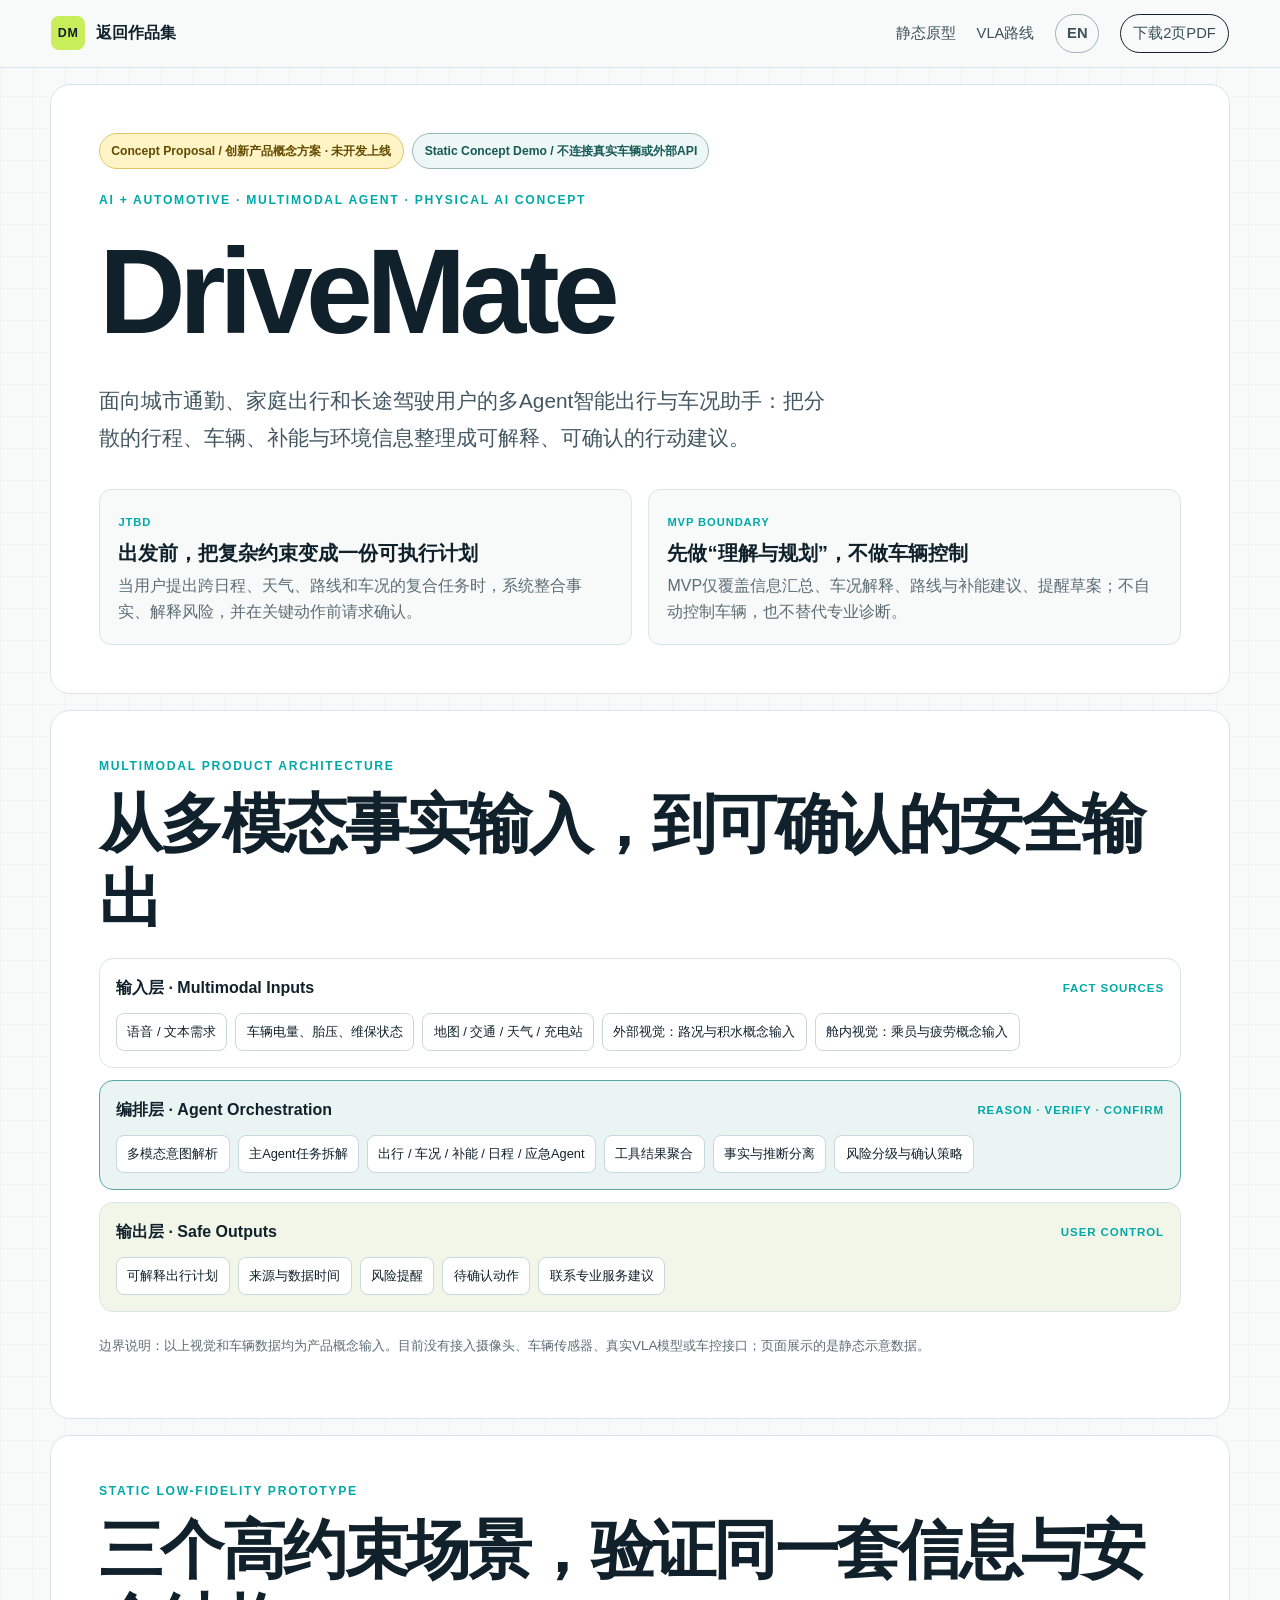
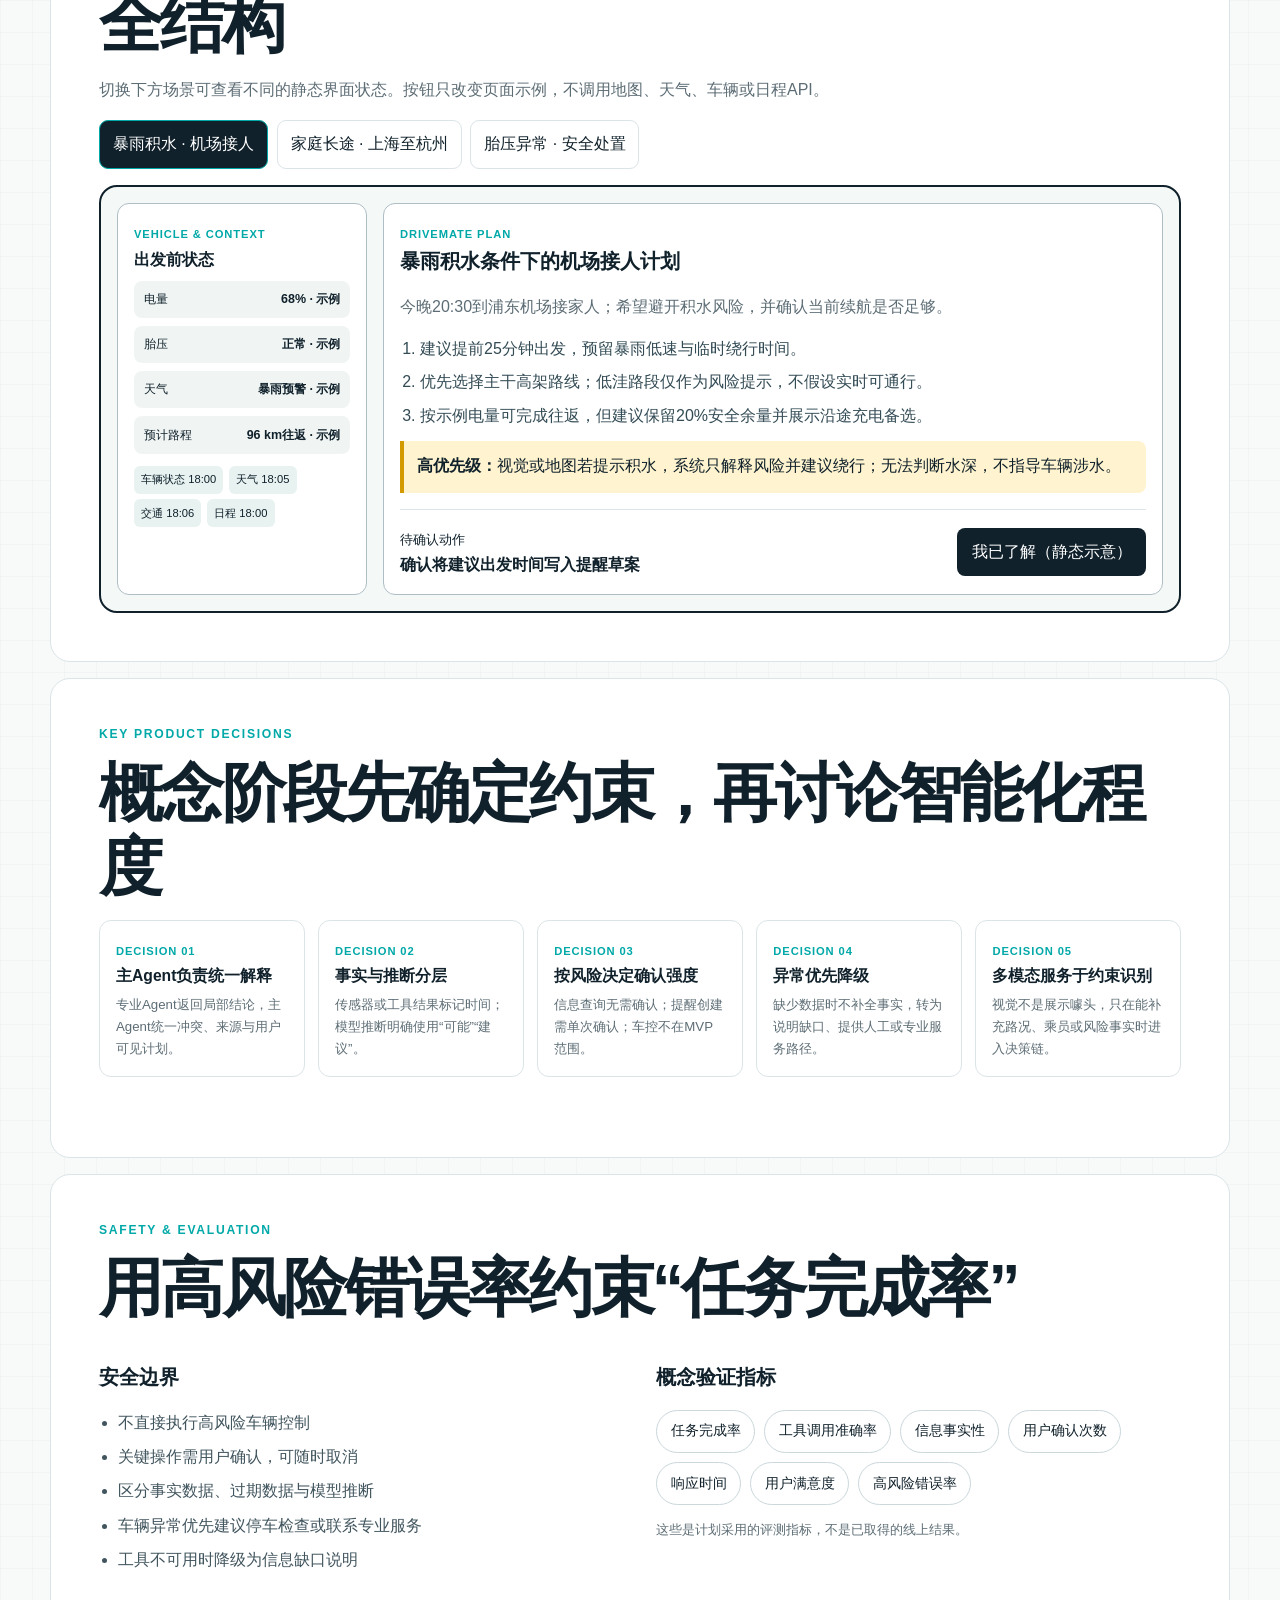
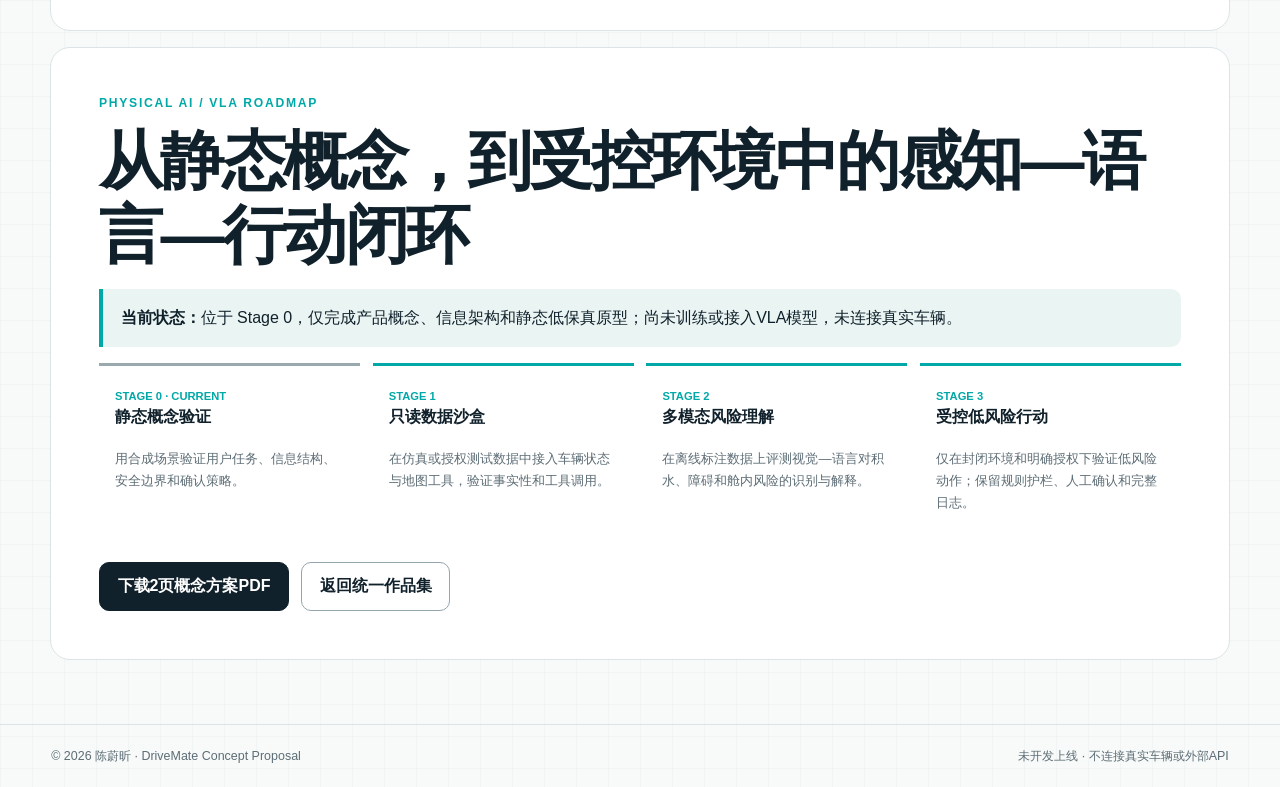
==== commit 04fce8f2: "Add English version of AI product portfolio" ====
--- a/drivemate.html
+++ b/drivemate.html
@@ -5,55 +5,23 @@
   <meta name="viewport" content="width=device-width, initial-scale=1">
   <meta name="description" content="DriveMate：面向车主的多Agent智能出行与车况助手创新产品概念方案。未开发上线，不连接真实车辆或外部API。">
   <title>DriveMate｜AI+汽车创新产品概念方案</title>
+  <link rel="canonical" href="https://lincoln3079938241-coder.github.io/weixin-ai-product-portfolio/drivemate.html">
+  <link rel="alternate" hreflang="zh-CN" href="https://lincoln3079938241-coder.github.io/weixin-ai-product-portfolio/drivemate.html">
+  <link rel="alternate" hreflang="en" href="https://lincoln3079938241-coder.github.io/weixin-ai-product-portfolio/en/drivemate.html">
+  <link rel="alternate" hreflang="x-default" href="https://lincoln3079938241-coder.github.io/weixin-ai-product-portfolio/drivemate.html">
+  <meta property="og:type" content="website">
+  <meta property="og:title" content="DriveMate｜AI+汽车创新产品概念方案">
+  <meta property="og:description" content="多Agent智能出行与车况助手概念方案；静态原型，不连接真实车辆或外部API。">
+  <meta property="og:url" content="https://lincoln3079938241-coder.github.io/weixin-ai-product-portfolio/drivemate.html">
+  <meta property="og:locale" content="zh_CN">
+  <meta property="og:locale:alternate" content="en_US">
   <link rel="stylesheet" href="styles.css">
-  <style>
-    .concept-shell{width:min(1180px,calc(100% - 2rem));margin:1rem auto 4rem}
-    .concept-hero,.concept-block{padding:clamp(1.3rem,4vw,3rem);border:1px solid var(--line);background:#fff;border-radius:20px;margin-bottom:1rem}
-    .concept-banners{display:flex;flex-wrap:wrap;gap:.55rem;margin-bottom:1.5rem}
-    .concept-banner{padding:.45rem .7rem;border:1px solid #dfc564;border-radius:999px;background:#fff4c6;color:#624b00;font-size:.76rem;font-weight:750}
-    .concept-banner.neutral{border-color:#98b9b6;background:#edf7f6;color:#175956}
-    .concept-hero h1{font-size:clamp(3.6rem,10vw,7.5rem);margin:.4rem 0}
-    .concept-summary{display:grid;grid-template-columns:1fr 1fr;gap:1rem;margin-top:2rem}
-    .concept-summary article{padding:1.15rem;border:1px solid var(--line);border-radius:12px;background:var(--paper)}
-    .concept-summary h3{margin:.2rem 0 .5rem}.concept-summary p{margin:0;color:var(--muted)}
-    .layer-stack{display:grid;gap:.75rem;margin:1.4rem 0}
-    .layer{padding:1rem;border:1px solid var(--line);border-radius:14px;background:#fff}
-    .layer.core{border-color:#5aa8a3;background:#eaf4f3}
-    .layer.output{background:var(--warm)}
-    .layer-head{display:flex;justify-content:space-between;gap:1rem;align-items:center;margin-bottom:.7rem}
-    .layer-head span{color:var(--cyan);font:760 .72rem Arial,sans-serif;letter-spacing:.08em}
-    .node-row{display:flex;flex-wrap:wrap;gap:.5rem}
-    .node-row span{padding:.48rem .65rem;border:1px solid #c9d8dc;border-radius:8px;background:#fff;font-size:.8rem}
-    .architecture-note{color:var(--muted);font-size:.84rem}
-    .scenario-tabs{display:flex;gap:.55rem;flex-wrap:wrap;margin:1rem 0}
-    .scenario-tab{padding:.65rem .8rem;border:1px solid var(--line);border-radius:9px;background:#fff;color:var(--ink);cursor:pointer}
-    .scenario-tab[aria-pressed="true"]{border-color:var(--cyan);background:var(--ink);color:#fff}
-    .prototype{display:grid;grid-template-columns:250px 1fr;gap:1rem;padding:1rem;border:2px solid var(--ink);border-radius:18px;background:#f4f8f7}
-    .proto-side,.proto-main{padding:1rem;border:1px solid #aebec4;border-radius:12px;background:#fff}
-    .proto-side h4,.proto-main h4{margin:.1rem 0 .7rem}
-    .state-list{display:grid;gap:.5rem}
-    .state-row{display:flex;justify-content:space-between;gap:.6rem;padding:.52rem .6rem;border-radius:8px;background:#f0f5f4;font-size:.78rem}
-    .state-row b{text-align:right}
-    .source-list{display:flex;flex-wrap:wrap;gap:.35rem;margin:.75rem 0}
-    .source-list span{padding:.3rem .45rem;border-radius:6px;background:#e7f2f1;font-size:.7rem}
-    .plan-list{margin:.7rem 0;padding-left:1.25rem;color:#334b55}
-    .plan-list li{margin:.45rem 0}
-    .risk-card{padding:.8rem;border-left:4px solid #d39a00;background:#fff4cf;border-radius:0 8px 8px 0}
-    .confirm-zone{display:flex;justify-content:space-between;gap:1rem;align-items:center;margin-top:1rem;padding-top:1rem;border-top:1px solid var(--line)}
-    .confirm-zone button{padding:.7rem .9rem;border:0;border-radius:8px;background:var(--ink);color:#fff;cursor:pointer}
-    .roadmap{display:grid;grid-template-columns:repeat(4,minmax(0,1fr));gap:.8rem;margin-top:1rem}
-    .roadmap article{padding:1rem;border-top:3px solid var(--cyan);background:#fff}
-    .roadmap article:first-child{border-color:#9aa9ae}
-    .roadmap span{color:var(--cyan);font:760 .7rem Arial,sans-serif}.roadmap p{color:var(--muted);font-size:.82rem}
-    @media(max-width:800px){.concept-summary,.prototype{grid-template-columns:1fr}.roadmap{grid-template-columns:1fr 1fr}.concept-shell{width:min(100% - 1rem,1180px)}}
-    @media(max-width:520px){.roadmap{grid-template-columns:1fr}.confirm-zone{align-items:flex-start;flex-direction:column}.scenario-tab{width:100%;text-align:left}}
-  </style>
 </head>
 <body>
   <a class="skip-link" href="#main">跳到主要内容</a>
   <header class="site-header">
-    <a class="brand" href="index.html"><span class="brand-mark">DM</span><span>返回作品集</span></a>
-    <nav aria-label="页面导航"><a href="#prototype">静态原型</a><a href="#roadmap">VLA路线</a><a class="nav-cta" href="assets/DriveMate-Concept-Proposal.pdf">下载2页PDF</a></nav>
+    <a class="brand" href="index.html"><span class="brand-mark">DM</span><span class="brand-label">返回作品集</span></a>
+    <nav aria-label="页面导航"><a href="#prototype">静态原型</a><a href="#roadmap">VLA路线</a><a class="language-switch" href="en/drivemate.html" lang="en" hreflang="en" aria-label="Switch to English">EN</a><a class="nav-cta" href="assets/DriveMate-Concept-Proposal.pdf">下载2页PDF</a></nav>
   </header>
 
   <main id="main" class="concept-shell">
--- a/styles.css
+++ b/styles.css
@@ -1,218 +1,229 @@
-:root {
-  --ink: #10212b;
-  --muted: #5d6d75;
-  --line: #dbe4e7;
-  --paper: #f7faf9;
-  --white: #ffffff;
-  --cyan: #00a8a8;
-  --blue: #175c73;
-  --lime: #c8ef5b;
-  --warm: #f2f6e9;
-  --shadow: 0 18px 48px rgba(16, 33, 43, .08);
-}
-
-* { box-sizing: border-box; }
-html { scroll-behavior: smooth; }
-body {
-  margin: 0;
-  color: var(--ink);
-  background:
-    linear-gradient(rgba(16,33,43,.025) 1px, transparent 1px),
-    linear-gradient(90deg, rgba(16,33,43,.025) 1px, transparent 1px),
-    var(--paper);
-  background-size: 32px 32px;
-  font-family: "Microsoft YaHei", "PingFang SC", "Noto Sans CJK SC", Arial, sans-serif;
-  line-height: 1.65;
-}
-a { color: inherit; }
-img { display: block; max-width: 100%; }
-.skip-link {
-  position: fixed; left: 1rem; top: -4rem; z-index: 100;
-  padding: .6rem .9rem; background: var(--ink); color: #fff;
-}
-.skip-link:focus { top: 1rem; }
-.site-header {
-  position: sticky; top: 0; z-index: 50;
-  display: flex; align-items: center; justify-content: space-between;
-  padding: .85rem clamp(1rem, 4vw, 4rem);
-  background: rgba(247, 250, 249, .94);
-  border-bottom: 1px solid var(--line);
-  backdrop-filter: blur(12px);
-}
-.brand { display: flex; gap: .7rem; align-items: center; text-decoration: none; font-weight: 750; }
-.brand-mark {
-  display: grid; place-items: center; width: 34px; height: 34px;
-  color: var(--ink); background: var(--lime); border-radius: 8px;
-  font: 800 .78rem/1 Arial, sans-serif; letter-spacing: .05em;
-}
-nav { display: flex; align-items: center; gap: 1.3rem; }
-nav a { text-decoration: none; color: #3d4f58; font-size: .92rem; }
-nav a:hover, nav a:focus-visible { color: var(--cyan); }
-.nav-cta { padding: .42rem .75rem; border: 1px solid var(--ink); border-radius: 999px; }
-.section {
-  width: min(1180px, calc(100% - 2rem));
-  margin: 0 auto;
-  padding: clamp(4.5rem, 8vw, 7.5rem) 0;
-}
-.section.compact { padding-top: 1rem; }
-.hero {
-  min-height: 78vh; display: grid; grid-template-columns: 1.18fr .82fr;
-  align-items: center; gap: clamp(2rem, 6vw, 6rem);
-}
-.eyebrow {
-  margin: 0 0 .8rem; color: var(--cyan);
-  font: 780 .76rem/1.3 Arial, sans-serif; letter-spacing: .14em;
-}
-h1, h2, h3, h4 { line-height: 1.16; margin-top: 0; }
-h1 { font-size: clamp(3.2rem, 7vw, 6.4rem); margin-bottom: 1.5rem; letter-spacing: -.055em; }
-h1 span { color: var(--blue); font-size: .46em; letter-spacing: -.02em; }
-h2 { font-size: clamp(2.4rem, 5vw, 4.7rem); letter-spacing: -.04em; margin-bottom: 1rem; }
-h3 { font-size: 1.28rem; }
-.lead { max-width: 740px; color: #425761; font-size: clamp(1.05rem, 1.8vw, 1.3rem); line-height: 1.8; }
-.hero-actions { display: flex; flex-wrap: wrap; gap: .8rem; margin: 2rem 0 1.2rem; }
-.button {
-  display: inline-flex; align-items: center; min-height: 46px; padding: .65rem 1.1rem;
-  border-radius: 10px; text-decoration: none; font-weight: 700;
-}
-.button.primary { background: var(--ink); color: #fff; border: 1px solid var(--ink); }
-.button.secondary { border: 1px solid #93a5ad; background: rgba(255,255,255,.7); }
-.button:hover, .button:focus-visible { outline: 3px solid rgba(0,168,168,.18); }
-.evidence-note { color: var(--muted); font-size: .86rem; }
-.hero-panel {
-  position: relative; overflow: hidden; padding: 1.25rem;
-  border: 1px solid #cbd8dc; border-radius: 22px; background: rgba(255,255,255,.8);
-  box-shadow: var(--shadow);
-}
-.hero-panel::before {
-  content: ""; position: absolute; width: 260px; height: 260px; right: -120px; top: -140px;
-  border: 46px solid rgba(0,168,168,.12); border-radius: 50%;
-}
-.radar-line {
-  position: relative; display: grid; grid-template-columns: 88px 1fr auto;
-  align-items: center; gap: .7rem; padding: 1rem .2rem; border-bottom: 1px solid var(--line);
-}
-.radar-line span { color: var(--muted); font: 720 .7rem/1 Arial, sans-serif; letter-spacing: .12em; }
-.radar-line i { height: 2px; background: linear-gradient(90deg, var(--cyan), rgba(0,168,168,.08)); }
-.radar-line b { font-size: .92rem; }
-.signal-card { margin-top: 1.2rem; padding: 1.2rem; background: var(--ink); color: #fff; border-radius: 14px; }
-.signal-card span { color: var(--lime); font: 760 .72rem Arial, sans-serif; letter-spacing: .12em; }
-.signal-card strong, .signal-card small { display: block; }
-.signal-card strong { margin: .55rem 0 .25rem; font-size: 1.08rem; }
-.signal-card small { color: #b8c6cc; }
-.section-heading { margin-bottom: 2rem; }
-.section-heading p:last-child { color: var(--muted); }
-.chip-grid { display: flex; flex-wrap: wrap; gap: .75rem; }
-.chip-grid span, .bad-cases span, .metric-cloud span {
-  padding: .55rem .85rem; border: 1px solid #cad7db; border-radius: 999px;
-  background: rgba(255,255,255,.75); font-size: .9rem;
-}
-.project { border-top: 1px solid #bfcdd1; }
-.project-index { color: #71828a; font: 760 .74rem Arial, sans-serif; letter-spacing: .13em; margin-bottom: 2rem; }
-.project-header {
-  display: flex; align-items: flex-end; justify-content: space-between;
-  gap: 2rem; margin-bottom: 2.2rem;
-}
-.project-tagline { max-width: 760px; margin: 0; color: #455a64; font-size: 1.1rem; }
-.project-links { display: flex; flex-direction: column; align-items: flex-end; gap: .5rem; min-width: 210px; }
-.project-links a { color: var(--blue); font-weight: 700; text-underline-offset: 4px; }
-.problem-value-grid {
-  display: grid; grid-template-columns: repeat(3, minmax(0, 1fr)); gap: 1rem;
-  margin: 2rem 0 3rem;
-}
-.problem-value-grid.four { grid-template-columns: repeat(4, minmax(0, 1fr)); }
-.problem-value-grid article {
-  padding: 1.25rem; border: 1px solid var(--line); border-radius: 14px;
-  background: rgba(255,255,255,.76);
-}
-.problem-value-grid article span, .mini-label {
-  color: var(--cyan); font: 760 .72rem Arial, sans-serif; letter-spacing: .09em;
-}
-.problem-value-grid article h3 { margin: .6rem 0 .55rem; }
-.problem-value-grid article p { margin: 0; color: var(--muted); font-size: .92rem; }
-.visual-and-copy {
-  display: grid; grid-template-columns: 1.12fr .88fr; gap: clamp(1.5rem, 4vw, 3rem);
-  align-items: center; margin: 2.5rem 0 3rem;
-}
-.visual-and-copy.reverse { grid-template-columns: .9fr 1.1fr; }
-.screenshot-card {
-  margin: 0; padding: .65rem; border: 1px solid #cbd8dc; background: #fff;
-  border-radius: 15px; box-shadow: var(--shadow);
-}
-.screenshot-card img { border-radius: 9px; width: 100%; }
-.screenshot-card figcaption { padding: .65rem .35rem .1rem; color: var(--muted); font-size: .8rem; }
-.feature-list { margin: 0; padding-left: 1.2rem; color: #41555e; }
-.feature-list li { margin: .5rem 0; }
-.facts { display: flex; flex-wrap: wrap; gap: .65rem; margin-top: 1.4rem; }
-.facts span { padding: .7rem .8rem; background: var(--warm); border: 1px solid #dce7bd; border-radius: 9px; font-size: .82rem; }
-.facts b { margin-right: .35rem; color: var(--blue); font-size: 1.05rem; }
-.subheading { margin: 3rem 0 1.2rem; }
-.flow {
-  display: flex; flex-wrap: wrap; gap: .55rem; align-items: center;
-  padding: 1.1rem; border: 1px solid var(--line); background: #fff; border-radius: 14px;
-}
-.flow span { padding: .52rem .72rem; background: #edf6f5; border-radius: 8px; font-size: .86rem; font-weight: 700; }
-.flow i { color: var(--cyan); font-style: normal; }
-.boundary-grid, .iteration-grid {
-  display: grid; grid-template-columns: repeat(3, minmax(0, 1fr)); gap: 1rem; margin-top: 1rem;
-}
-.boundary-grid > div, .iteration-grid > div {
-  padding: 1.15rem; border: 1px solid var(--line); border-radius: 12px; background: rgba(255,255,255,.7);
-}
-.boundary-grid h4 { margin: .55rem 0 .35rem; }
-.boundary-grid p, .iteration-grid p { margin: 0; color: var(--muted); font-size: .9rem; }
-.evaluation-panel {
-  margin-top: 1.5rem; padding: 1.4rem; border-radius: 15px;
-  background: var(--ink); color: #fff;
-}
-.evaluation-panel > p { color: #c5d2d7; }
-.bad-cases, .metric-cloud { display: flex; flex-wrap: wrap; gap: .55rem; }
-.bad-cases span { color: #dce7ea; border-color: #465c65; background: #20343e; }
-.boundary-note { padding: .8rem 1rem; border-left: 4px solid var(--cyan); background: #eaf4f3; border-radius: 0 10px 10px 0; }
-.iteration-grid { grid-template-columns: repeat(4, minmax(0, 1fr)); }
-.iteration-grid b { color: var(--blue); }
-.concept-label {
-  display: inline-flex; margin-bottom: 1.2rem; padding: .4rem .7rem;
-  color: #6a4d00; background: #fff1b8; border: 1px solid #ebd16e; border-radius: 999px; font-size: .82rem;
-}
-.agent-architecture { display: grid; grid-template-columns: .8fr 1.2fr; gap: 1rem; margin: 2rem 0; }
-.main-agent {
-  display: flex; flex-direction: column; justify-content: center;
-  padding: 1.4rem; border-radius: 16px; background: var(--ink); color: #fff;
-}
-.main-agent span { color: var(--lime); font: 760 .72rem Arial, sans-serif; letter-spacing: .12em; }
-.main-agent strong { margin: .75rem 0 .4rem; font-size: 1.35rem; }
-.main-agent p { margin: 0; color: #c3d0d5; }
-.agent-grid { display: grid; grid-template-columns: repeat(2, minmax(0, 1fr)); gap: .8rem; }
-.agent-grid div {
-  padding: 1rem; border: 1px solid var(--line); border-radius: 12px; background: #fff;
-}
-.agent-grid b, .agent-grid small { display: block; }
-.agent-grid small { margin-top: .35rem; color: var(--muted); }
-.agent-grid div:last-child { grid-column: 1 / -1; }
-.journey, .method-flow { display: grid; grid-template-columns: repeat(5, minmax(0, 1fr)); gap: .8rem; }
-.journey div, .method-flow div {
-  position: relative; padding: 1rem; border-top: 3px solid var(--cyan); background: #fff;
-}
-.journey span, .method-flow span { color: var(--cyan); font: 760 .72rem Arial, sans-serif; }
-.journey b, .method-flow b { display: block; margin: .45rem 0; }
-.journey p, .method-flow p { margin: 0; color: var(--muted); font-size: .84rem; }
-.safety-metrics { display: grid; grid-template-columns: 1fr 1fr; gap: 2rem; margin-top: 2.5rem; }
-.method { border-top: 1px solid #bfcdd1; }
-.method-flow { grid-template-columns: repeat(7, minmax(0, 1fr)); }
-.contact {
-  display: grid; grid-template-columns: .9fr 1.1fr; gap: 3rem;
-  border-top: 1px solid #bfcdd1;
-}
-.contact-links { display: grid; gap: .6rem; }
-.contact-links a {
-  display: flex; align-items: center; justify-content: space-between; gap: 1rem;
-  padding: .9rem 1rem; border: 1px solid var(--line); border-radius: 10px;
-  background: rgba(255,255,255,.76); text-decoration: none;
-}
-.contact-links a:hover, .contact-links a:focus-visible { border-color: var(--cyan); }
-.contact-links span { color: var(--muted); font-size: .85rem; }
-.contact-links b { text-align: right; font-size: .88rem; }
-.contact-note { grid-column: 2; margin: -2.4rem 0 0; color: var(--muted); font-size: .8rem; }
+:root {
+  --ink: #10212b;
+  --muted: #5d6d75;
+  --line: #dbe4e7;
+  --paper: #f7faf9;
+  --white: #ffffff;
+  --cyan: #00a8a8;
+  --blue: #175c73;
+  --lime: #c8ef5b;
+  --warm: #f2f6e9;
+  --shadow: 0 18px 48px rgba(16, 33, 43, .08);
+}
+
+* { box-sizing: border-box; }
+html { scroll-behavior: smooth; }
+body {
+  margin: 0;
+  color: var(--ink);
+  background:
+    linear-gradient(rgba(16,33,43,.025) 1px, transparent 1px),
+    linear-gradient(90deg, rgba(16,33,43,.025) 1px, transparent 1px),
+    var(--paper);
+  background-size: 32px 32px;
+  font-family: "Microsoft YaHei", "PingFang SC", "Noto Sans CJK SC", Arial, sans-serif;
+  line-height: 1.65;
+}
+html[lang="en"] body {
+  font-family: Inter, "Segoe UI", Arial, sans-serif;
+}
+a { color: inherit; }
+img { display: block; max-width: 100%; }
+.skip-link {
+  position: fixed; left: 1rem; top: -4rem; z-index: 100;
+  padding: .6rem .9rem; background: var(--ink); color: #fff;
+}
+.skip-link:focus { top: 1rem; }
+.site-header {
+  position: sticky; top: 0; z-index: 50;
+  display: flex; align-items: center; justify-content: space-between;
+  padding: .85rem clamp(1rem, 4vw, 4rem);
+  background: rgba(247, 250, 249, .94);
+  border-bottom: 1px solid var(--line);
+  backdrop-filter: blur(12px);
+}
+.brand { display: flex; gap: .7rem; align-items: center; text-decoration: none; font-weight: 750; }
+.brand-mark {
+  display: grid; place-items: center; width: 34px; height: 34px;
+  color: var(--ink); background: var(--lime); border-radius: 8px;
+  font: 800 .78rem/1 Arial, sans-serif; letter-spacing: .05em;
+}
+nav { display: flex; align-items: center; gap: 1.3rem; }
+nav a { text-decoration: none; color: #3d4f58; font-size: .92rem; }
+nav a:hover, nav a:focus-visible { color: var(--cyan); }
+.nav-cta { padding: .42rem .75rem; border: 1px solid var(--ink); border-radius: 999px; }
+.language-switch {
+  padding: .38rem .68rem;
+  border: 1px solid #9fb0b7;
+  border-radius: 999px;
+  font-weight: 750;
+  white-space: nowrap;
+}
+.section {
+  width: min(1180px, calc(100% - 2rem));
+  margin: 0 auto;
+  padding: clamp(4.5rem, 8vw, 7.5rem) 0;
+}
+.section.compact { padding-top: 1rem; }
+.hero {
+  min-height: 78vh; display: grid; grid-template-columns: 1.18fr .82fr;
+  align-items: center; gap: clamp(2rem, 6vw, 6rem);
+}
+.eyebrow {
+  margin: 0 0 .8rem; color: var(--cyan);
+  font: 780 .76rem/1.3 Arial, sans-serif; letter-spacing: .14em;
+}
+h1, h2, h3, h4 { line-height: 1.16; margin-top: 0; }
+h1 { font-size: clamp(3.2rem, 7vw, 6.4rem); margin-bottom: 1.5rem; letter-spacing: -.055em; }
+h1 span { color: var(--blue); font-size: .46em; letter-spacing: -.02em; }
+html[lang="en"] h1 span { font-size: .38em; letter-spacing: -.015em; }
+h2 { font-size: clamp(2.4rem, 5vw, 4.7rem); letter-spacing: -.04em; margin-bottom: 1rem; }
+h3 { font-size: 1.28rem; }
+.lead { max-width: 740px; color: #425761; font-size: clamp(1.05rem, 1.8vw, 1.3rem); line-height: 1.8; }
+.hero-actions { display: flex; flex-wrap: wrap; gap: .8rem; margin: 2rem 0 1.2rem; }
+.button {
+  display: inline-flex; align-items: center; min-height: 46px; padding: .65rem 1.1rem;
+  border-radius: 10px; text-decoration: none; font-weight: 700;
+}
+.button.primary { background: var(--ink); color: #fff; border: 1px solid var(--ink); }
+.button.secondary { border: 1px solid #93a5ad; background: rgba(255,255,255,.7); }
+.button:hover, .button:focus-visible { outline: 3px solid rgba(0,168,168,.18); }
+.evidence-note { color: var(--muted); font-size: .86rem; }
+.hero-panel {
+  position: relative; overflow: hidden; padding: 1.25rem;
+  border: 1px solid #cbd8dc; border-radius: 22px; background: rgba(255,255,255,.8);
+  box-shadow: var(--shadow);
+}
+.hero-panel::before {
+  content: ""; position: absolute; width: 260px; height: 260px; right: -120px; top: -140px;
+  border: 46px solid rgba(0,168,168,.12); border-radius: 50%;
+}
+.radar-line {
+  position: relative; display: grid; grid-template-columns: 88px 1fr auto;
+  align-items: center; gap: .7rem; padding: 1rem .2rem; border-bottom: 1px solid var(--line);
+}
+.radar-line span { color: var(--muted); font: 720 .7rem/1 Arial, sans-serif; letter-spacing: .12em; }
+.radar-line i { height: 2px; background: linear-gradient(90deg, var(--cyan), rgba(0,168,168,.08)); }
+.radar-line b { font-size: .92rem; }
+.signal-card { margin-top: 1.2rem; padding: 1.2rem; background: var(--ink); color: #fff; border-radius: 14px; }
+.signal-card span { color: var(--lime); font: 760 .72rem Arial, sans-serif; letter-spacing: .12em; }
+.signal-card strong, .signal-card small { display: block; }
+.signal-card strong { margin: .55rem 0 .25rem; font-size: 1.08rem; }
+.signal-card small { color: #b8c6cc; }
+.section-heading { margin-bottom: 2rem; }
+.section-heading p:last-child { color: var(--muted); }
+.chip-grid { display: flex; flex-wrap: wrap; gap: .75rem; }
+.chip-grid span, .bad-cases span, .metric-cloud span {
+  padding: .55rem .85rem; border: 1px solid #cad7db; border-radius: 999px;
+  background: rgba(255,255,255,.75); font-size: .9rem;
+}
+.project { border-top: 1px solid #bfcdd1; }
+.project-index { color: #71828a; font: 760 .74rem Arial, sans-serif; letter-spacing: .13em; margin-bottom: 2rem; }
+.project-header {
+  display: flex; align-items: flex-end; justify-content: space-between;
+  gap: 2rem; margin-bottom: 2.2rem;
+}
+.project-tagline { max-width: 760px; margin: 0; color: #455a64; font-size: 1.1rem; }
+.project-links { display: flex; flex-direction: column; align-items: flex-end; gap: .5rem; min-width: 210px; }
+.project-links a { color: var(--blue); font-weight: 700; text-underline-offset: 4px; }
+.problem-value-grid {
+  display: grid; grid-template-columns: repeat(3, minmax(0, 1fr)); gap: 1rem;
+  margin: 2rem 0 3rem;
+}
+.problem-value-grid.four { grid-template-columns: repeat(4, minmax(0, 1fr)); }
+.problem-value-grid article {
+  padding: 1.25rem; border: 1px solid var(--line); border-radius: 14px;
+  background: rgba(255,255,255,.76);
+}
+.problem-value-grid article span, .mini-label {
+  color: var(--cyan); font: 760 .72rem Arial, sans-serif; letter-spacing: .09em;
+}
+.problem-value-grid article h3 { margin: .6rem 0 .55rem; }
+.problem-value-grid article p { margin: 0; color: var(--muted); font-size: .92rem; }
+.visual-and-copy {
+  display: grid; grid-template-columns: 1.12fr .88fr; gap: clamp(1.5rem, 4vw, 3rem);
+  align-items: center; margin: 2.5rem 0 3rem;
+}
+.visual-and-copy.reverse { grid-template-columns: .9fr 1.1fr; }
+.screenshot-card {
+  margin: 0; padding: .65rem; border: 1px solid #cbd8dc; background: #fff;
+  border-radius: 15px; box-shadow: var(--shadow);
+}
+.screenshot-card img { border-radius: 9px; width: 100%; }
+.screenshot-card figcaption { padding: .65rem .35rem .1rem; color: var(--muted); font-size: .8rem; }
+.feature-list { margin: 0; padding-left: 1.2rem; color: #41555e; }
+.feature-list li { margin: .5rem 0; }
+.facts { display: flex; flex-wrap: wrap; gap: .65rem; margin-top: 1.4rem; }
+.facts span { padding: .7rem .8rem; background: var(--warm); border: 1px solid #dce7bd; border-radius: 9px; font-size: .82rem; }
+.facts b { margin-right: .35rem; color: var(--blue); font-size: 1.05rem; }
+.subheading { margin: 3rem 0 1.2rem; }
+.flow {
+  display: flex; flex-wrap: wrap; gap: .55rem; align-items: center;
+  padding: 1.1rem; border: 1px solid var(--line); background: #fff; border-radius: 14px;
+}
+.flow span { padding: .52rem .72rem; background: #edf6f5; border-radius: 8px; font-size: .86rem; font-weight: 700; }
+.flow i { color: var(--cyan); font-style: normal; }
+.boundary-grid, .iteration-grid {
+  display: grid; grid-template-columns: repeat(3, minmax(0, 1fr)); gap: 1rem; margin-top: 1rem;
+}
+.boundary-grid > div, .iteration-grid > div {
+  padding: 1.15rem; border: 1px solid var(--line); border-radius: 12px; background: rgba(255,255,255,.7);
+}
+.boundary-grid h4 { margin: .55rem 0 .35rem; }
+.boundary-grid p, .iteration-grid p { margin: 0; color: var(--muted); font-size: .9rem; }
+.evaluation-panel {
+  margin-top: 1.5rem; padding: 1.4rem; border-radius: 15px;
+  background: var(--ink); color: #fff;
+}
+.evaluation-panel > p { color: #c5d2d7; }
+.bad-cases, .metric-cloud { display: flex; flex-wrap: wrap; gap: .55rem; }
+.bad-cases span { color: #dce7ea; border-color: #465c65; background: #20343e; }
+.boundary-note { padding: .8rem 1rem; border-left: 4px solid var(--cyan); background: #eaf4f3; border-radius: 0 10px 10px 0; }
+.iteration-grid { grid-template-columns: repeat(4, minmax(0, 1fr)); }
+.iteration-grid b { color: var(--blue); }
+.concept-label {
+  display: inline-flex; margin-bottom: 1.2rem; padding: .4rem .7rem;
+  color: #6a4d00; background: #fff1b8; border: 1px solid #ebd16e; border-radius: 999px; font-size: .82rem;
+}
+.agent-architecture { display: grid; grid-template-columns: .8fr 1.2fr; gap: 1rem; margin: 2rem 0; }
+.main-agent {
+  display: flex; flex-direction: column; justify-content: center;
+  padding: 1.4rem; border-radius: 16px; background: var(--ink); color: #fff;
+}
+.main-agent span { color: var(--lime); font: 760 .72rem Arial, sans-serif; letter-spacing: .12em; }
+.main-agent strong { margin: .75rem 0 .4rem; font-size: 1.35rem; }
+.main-agent p { margin: 0; color: #c3d0d5; }
+.agent-grid { display: grid; grid-template-columns: repeat(2, minmax(0, 1fr)); gap: .8rem; }
+.agent-grid div {
+  padding: 1rem; border: 1px solid var(--line); border-radius: 12px; background: #fff;
+}
+.agent-grid b, .agent-grid small { display: block; }
+.agent-grid small { margin-top: .35rem; color: var(--muted); }
+.agent-grid div:last-child { grid-column: 1 / -1; }
+.journey, .method-flow { display: grid; grid-template-columns: repeat(5, minmax(0, 1fr)); gap: .8rem; }
+.journey div, .method-flow div {
+  position: relative; padding: 1rem; border-top: 3px solid var(--cyan); background: #fff;
+}
+.journey span, .method-flow span { color: var(--cyan); font: 760 .72rem Arial, sans-serif; }
+.journey b, .method-flow b { display: block; margin: .45rem 0; }
+.journey p, .method-flow p { margin: 0; color: var(--muted); font-size: .84rem; }
+.safety-metrics { display: grid; grid-template-columns: 1fr 1fr; gap: 2rem; margin-top: 2.5rem; }
+.method { border-top: 1px solid #bfcdd1; }
+.method-flow { grid-template-columns: repeat(7, minmax(0, 1fr)); }
+.contact {
+  display: grid; grid-template-columns: .9fr 1.1fr; gap: 3rem;
+  border-top: 1px solid #bfcdd1;
+}
+.contact-links { display: grid; gap: .6rem; }
+.contact-links a {
+  display: flex; align-items: center; justify-content: space-between; gap: 1rem;
+  padding: .9rem 1rem; border: 1px solid var(--line); border-radius: 10px;
+  background: rgba(255,255,255,.76); text-decoration: none;
+}
+.contact-links a:hover, .contact-links a:focus-visible { border-color: var(--cyan); }
+.contact-links span { color: var(--muted); font-size: .85rem; }
+.contact-links b { text-align: right; font-size: .88rem; }
+.contact-note { grid-column: 2; margin: -2.4rem 0 0; color: var(--muted); font-size: .8rem; }
 footer {
   display: flex; justify-content: space-between; gap: 1rem;
   padding: 1.3rem clamp(1rem, 4vw, 4rem); border-top: 1px solid var(--line);
@@ -273,6 +284,23 @@
 .comparison-table th, .comparison-table td { padding: .8rem; border-bottom: 1px solid var(--line); text-align: left; vertical-align: top; font-size: .84rem; }
 .comparison-table th { background: #edf6f5; }
 .comparison-table tr:last-child td { border-bottom: 0; }
+.comparison-table tbody th {
+  padding: .8rem;
+  border-bottom: 1px solid var(--line);
+  text-align: left;
+  vertical-align: top;
+  font-size: .84rem;
+  font-weight: 750;
+  background: #f8faf9;
+}
+.comparison-table tbody tr:last-child th { border-bottom: 0; }
+.comparison-table th:nth-child(1),
+.comparison-table td:nth-child(1) { width: 22%; }
+.comparison-table th:nth-child(2),
+.comparison-table td:nth-child(2),
+.comparison-table th:nth-child(3),
+.comparison-table td:nth-child(3) { width: 39%; }
+.comparison-table tbody td:nth-child(3) { background: #f3faf5; }
 .conclusion-note, .improvement-strip, .truth-boundary {
   padding: 1rem 1.1rem; border-left: 4px solid var(--cyan); border-radius: 0 10px 10px 0; background: #eaf4f3;
 }
@@ -282,6 +310,77 @@
 .concept-cta a { text-decoration: none; }
 button, [role="button"] { font: inherit; }
 a:focus-visible, button:focus-visible { outline: 3px solid var(--lime); outline-offset: 3px; }
+
+/* Shared DriveMate concept page */
+.concept-shell { width: min(1180px, calc(100% - 2rem)); margin: 1rem auto 4rem; }
+.concept-hero, .concept-block {
+  padding: clamp(1.3rem, 4vw, 3rem);
+  border: 1px solid var(--line);
+  background: #fff;
+  border-radius: 20px;
+  margin-bottom: 1rem;
+}
+.concept-banners { display: flex; flex-wrap: wrap; gap: .55rem; margin-bottom: 1.5rem; }
+.concept-banner {
+  padding: .45rem .7rem;
+  border: 1px solid #dfc564;
+  border-radius: 999px;
+  background: #fff4c6;
+  color: #624b00;
+  font-size: .76rem;
+  font-weight: 750;
+}
+.concept-banner.neutral { border-color: #98b9b6; background: #edf7f6; color: #175956; }
+.concept-hero h1 { font-size: clamp(3.6rem, 10vw, 7.5rem); margin: .4rem 0; }
+.concept-summary { display: grid; grid-template-columns: 1fr 1fr; gap: 1rem; margin-top: 2rem; }
+.concept-summary article { padding: 1.15rem; border: 1px solid var(--line); border-radius: 12px; background: var(--paper); }
+.concept-summary h3 { margin: .2rem 0 .5rem; }
+.concept-summary p { margin: 0; color: var(--muted); }
+.layer-stack { display: grid; gap: .75rem; margin: 1.4rem 0; }
+.layer { padding: 1rem; border: 1px solid var(--line); border-radius: 14px; background: #fff; }
+.layer.core { border-color: #5aa8a3; background: #eaf4f3; }
+.layer.output { background: var(--warm); }
+.layer-head { display: flex; justify-content: space-between; gap: 1rem; align-items: center; margin-bottom: .7rem; }
+.layer-head span { color: var(--cyan); font: 760 .72rem Arial, sans-serif; letter-spacing: .08em; }
+.node-row { display: flex; flex-wrap: wrap; gap: .5rem; }
+.node-row span { padding: .48rem .65rem; border: 1px solid #c9d8dc; border-radius: 8px; background: #fff; font-size: .8rem; }
+.architecture-note { color: var(--muted); font-size: .84rem; }
+.scenario-tabs { display: flex; gap: .55rem; flex-wrap: wrap; margin: 1rem 0; }
+.scenario-tab {
+  padding: .65rem .8rem;
+  border: 1px solid var(--line);
+  border-radius: 9px;
+  background: #fff;
+  color: var(--ink);
+  cursor: pointer;
+}
+.scenario-tab[aria-pressed="true"] { border-color: var(--cyan); background: var(--ink); color: #fff; }
+.prototype {
+  display: grid;
+  grid-template-columns: 250px minmax(0, 1fr);
+  gap: 1rem;
+  padding: 1rem;
+  border: 2px solid var(--ink);
+  border-radius: 18px;
+  background: #f4f8f7;
+}
+.proto-side, .proto-main { min-width: 0; padding: 1rem; border: 1px solid #aebec4; border-radius: 12px; background: #fff; }
+.proto-side h4, .proto-main h4 { margin: .1rem 0 .7rem; }
+.state-list { display: grid; gap: .5rem; }
+.state-row { display: flex; justify-content: space-between; gap: .6rem; padding: .52rem .6rem; border-radius: 8px; background: #f0f5f4; font-size: .78rem; }
+.state-row b { text-align: right; }
+.source-list { display: flex; flex-wrap: wrap; gap: .35rem; margin: .75rem 0; }
+.source-list span { padding: .3rem .45rem; border-radius: 6px; background: #e7f2f1; font-size: .7rem; }
+.plan-list { margin: .7rem 0; padding-left: 1.25rem; color: #334b55; }
+.plan-list li { margin: .45rem 0; }
+.risk-card { padding: .8rem; border-left: 4px solid #d39a00; background: #fff4cf; border-radius: 0 8px 8px 0; }
+.confirm-zone { display: flex; justify-content: space-between; gap: 1rem; align-items: center; margin-top: 1rem; padding-top: 1rem; border-top: 1px solid var(--line); }
+.confirm-zone button { padding: .7rem .9rem; border: 0; border-radius: 8px; background: var(--ink); color: #fff; cursor: pointer; }
+.roadmap { display: grid; grid-template-columns: repeat(4, minmax(0, 1fr)); gap: .8rem; margin-top: 1rem; }
+.roadmap article { min-width: 0; padding: 1rem; border-top: 3px solid var(--cyan); background: #fff; }
+.roadmap article:first-child { border-color: #9aa9ae; }
+.roadmap span { color: var(--cyan); font: 760 .7rem Arial, sans-serif; }
+.roadmap p { color: var(--muted); font-size: .82rem; }
 
 @media (max-width: 980px) {
   .hero, .visual-and-copy, .visual-and-copy.reverse, .contact, .agent-architecture, .safety-metrics {
@@ -293,24 +392,43 @@
   .method-flow { grid-template-columns: repeat(4, minmax(0, 1fr)); }
   .contact-note { grid-column: 1; margin: -2rem 0 0; }
 }
-@media (max-width: 720px) {
-  .site-header { align-items: flex-start; }
-  nav { gap: .7rem; flex-wrap: wrap; justify-content: flex-end; }
-  nav a:not(.nav-cta) { display: none; }
-  .hero { min-height: auto; padding-top: 4.5rem; }
-  h1 { font-size: clamp(3rem, 17vw, 5rem); }
-  .project-header { align-items: flex-start; flex-direction: column; }
-  .project-links { align-items: flex-start; }
+@media (max-width: 720px) {
+  .site-header { align-items: flex-start; }
+  nav { gap: .7rem; flex-wrap: wrap; justify-content: flex-end; }
+  nav a:not(.nav-cta):not(.language-switch) { display: none; }
+  .hero { min-height: auto; padding-top: 4.5rem; }
+  h1 { font-size: clamp(3rem, 17vw, 5rem); }
+  .project-header { align-items: flex-start; flex-direction: column; }
+  .project-links { align-items: flex-start; }
   .problem-value-grid, .problem-value-grid.four, .boundary-grid, .iteration-grid,
   .journey, .method-flow, .decision-grid, .decision-grid.five, .persona-grid,
   .screenshot-gallery { grid-template-columns: 1fr; }
   .gallery-feature img { min-height: 0; }
   .agent-grid { grid-template-columns: 1fr; }
-  .agent-grid div:last-child { grid-column: auto; }
-  .flow i { display: none; }
-  .flow span { width: 100%; }
-  footer { flex-direction: column; }
-}
-@media (prefers-reduced-motion: reduce) {
-  html { scroll-behavior: auto; }
-}
+  .agent-grid div:last-child { grid-column: auto; }
+  .flow i { display: none; }
+  .flow span { width: 100%; }
+  .comparison-table { overflow-x: visible; }
+  .comparison-table table { min-width: 0; table-layout: fixed; }
+  .comparison-table th, .comparison-table td,
+  .comparison-table tbody th { padding: .48rem; font-size: .72rem; overflow-wrap: anywhere; }
+  footer { flex-direction: column; }
+}
+@media (max-width: 800px) {
+  .concept-summary, .prototype { grid-template-columns: 1fr; }
+  .roadmap { grid-template-columns: 1fr 1fr; }
+  .concept-shell { width: min(100% - 1rem, 1180px); }
+}
+@media (max-width: 520px) {
+  .site-header { padding-inline: .75rem; }
+  .brand-label { display: none; }
+  nav { gap: .4rem; }
+  .nav-cta, .language-switch { padding: .38rem .58rem; font-size: .8rem; }
+  .roadmap { grid-template-columns: 1fr; }
+  .confirm-zone { align-items: flex-start; flex-direction: column; }
+  .confirm-zone button { width: 100%; }
+  .scenario-tab { width: 100%; text-align: left; }
+}
+@media (prefers-reduced-motion: reduce) {
+  html { scroll-behavior: auto; }
+}
